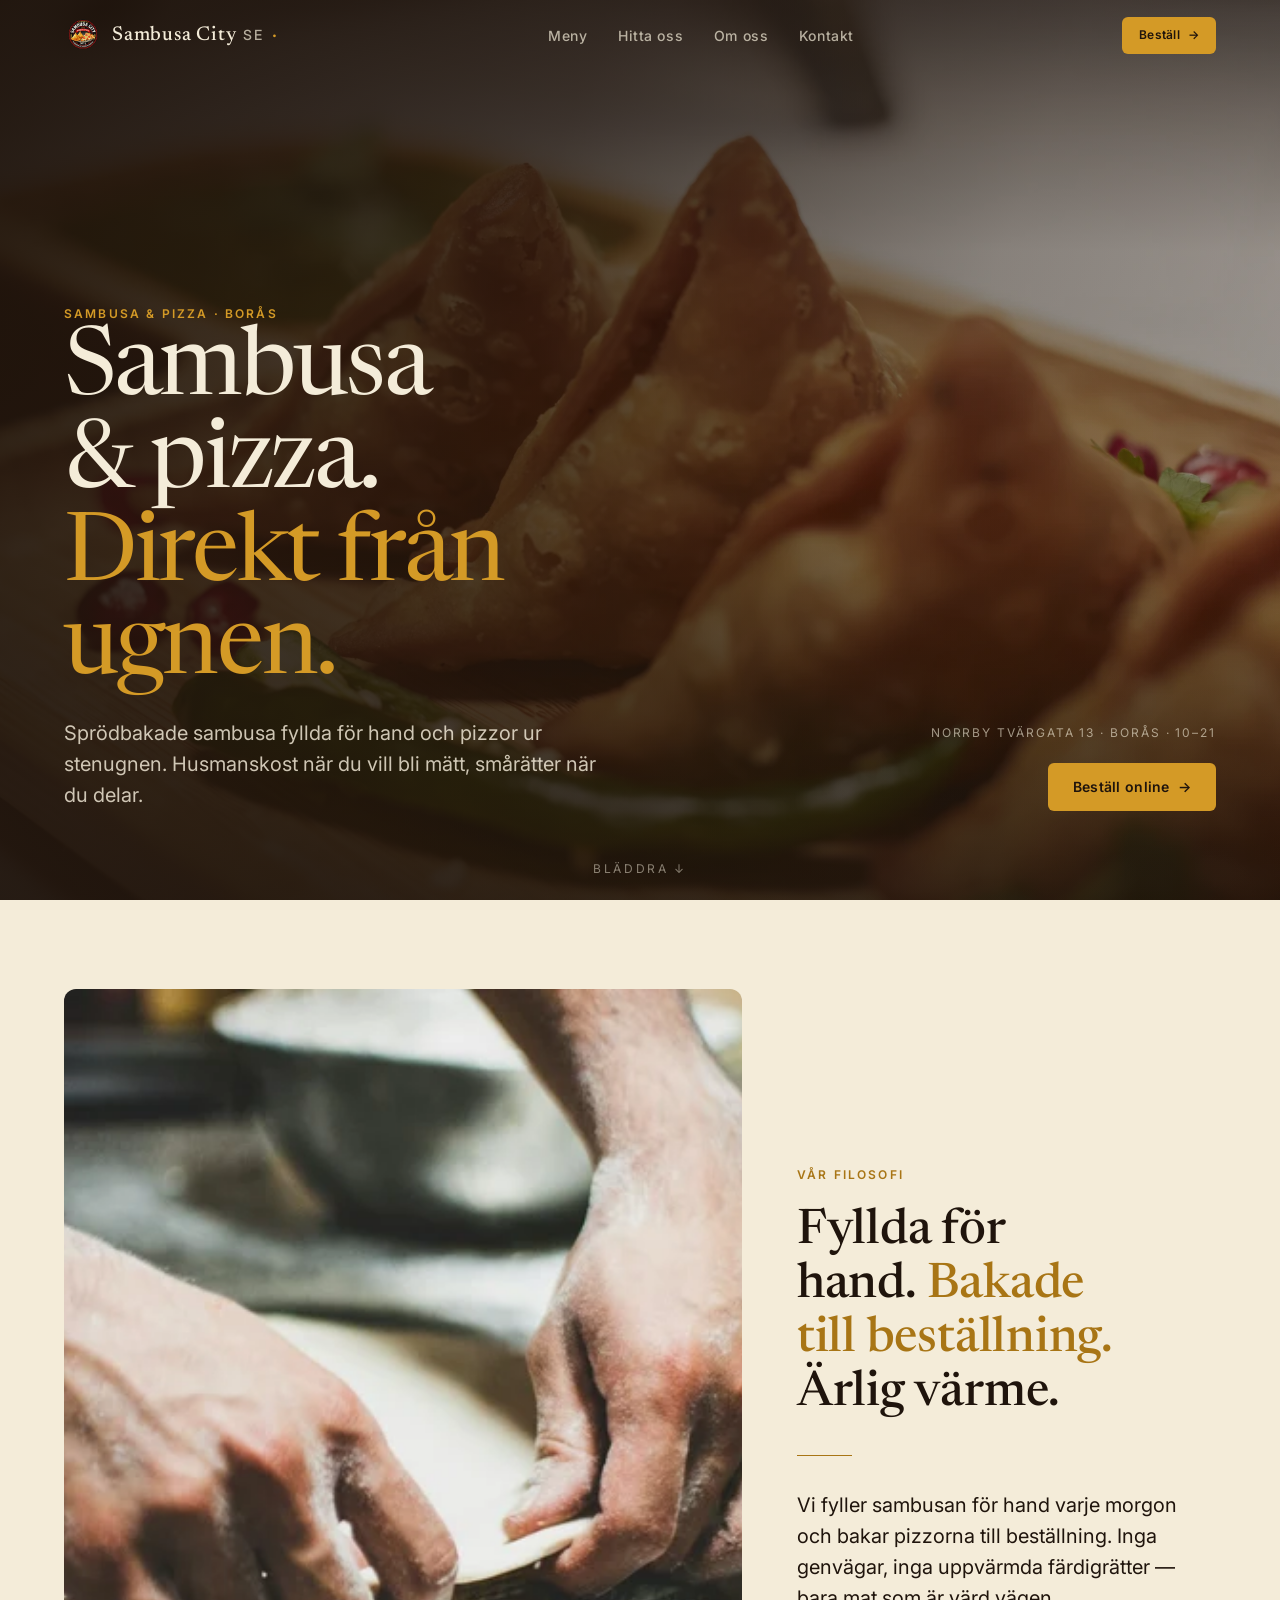
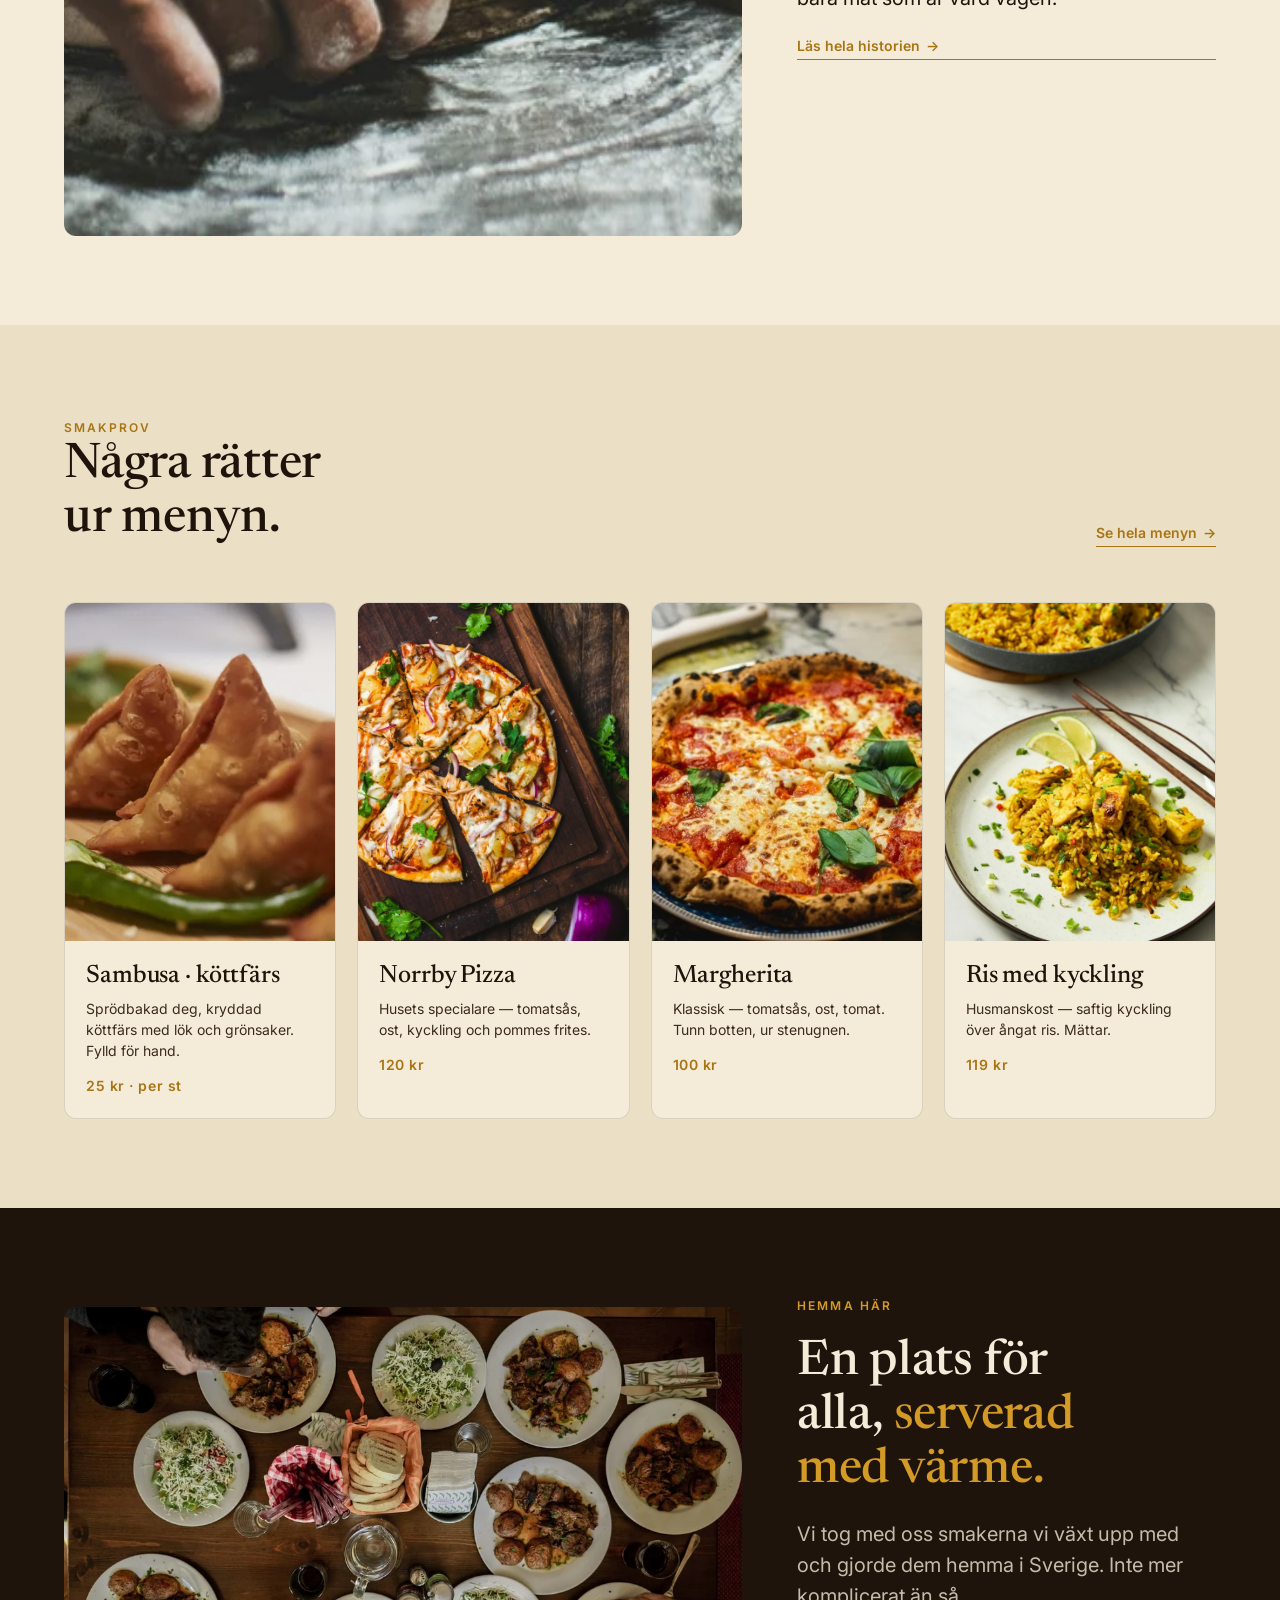
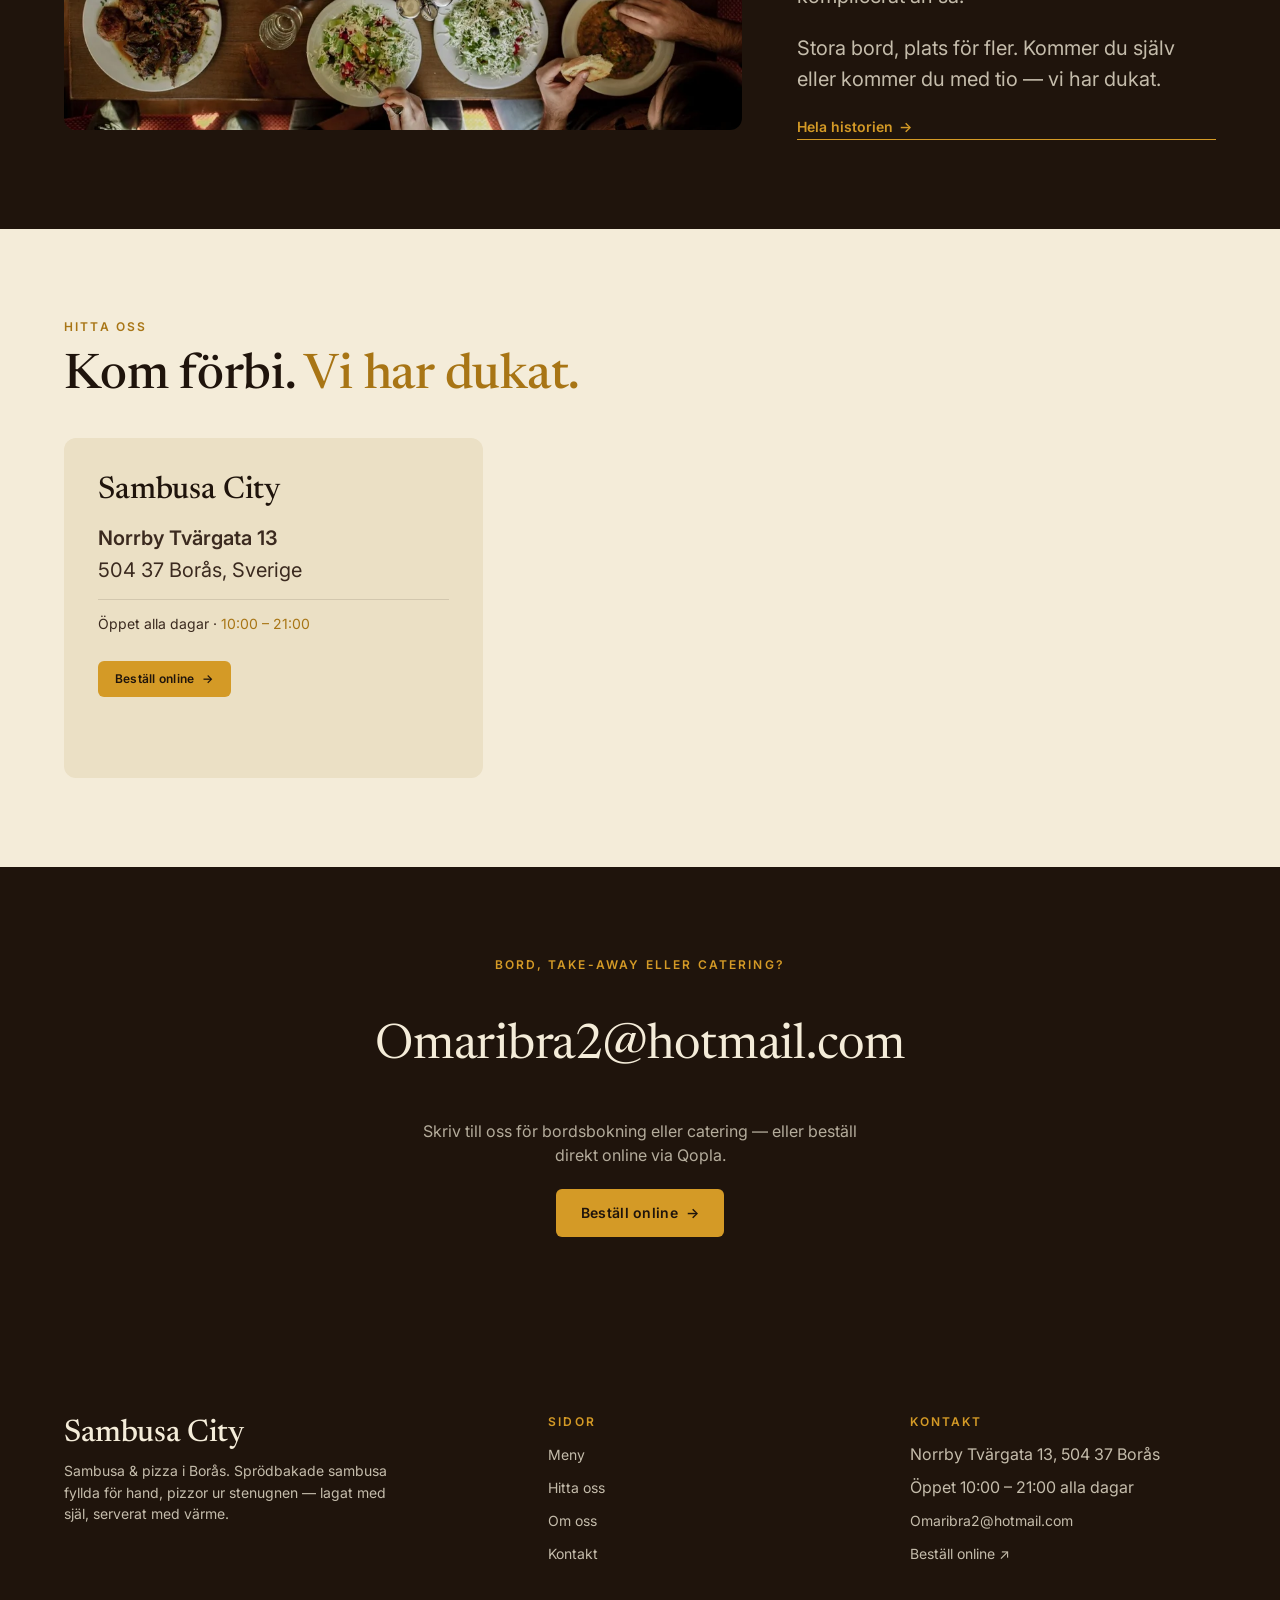
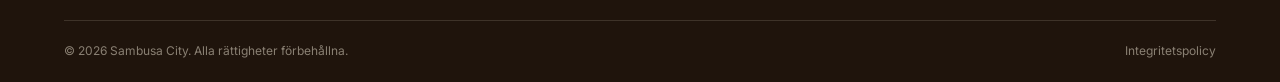
==== index.html @ a356f34d "Initial commit — Sambusa City website Static site for Sambusa City restaurant in Borås. Sambusa, piz" ====
<!DOCTYPE html>
<html lang="sv">
<head>
<meta charset="UTF-8">
<meta name="viewport" content="width=device-width, initial-scale=1">

<title>Sambusa City — Sambusa &amp; Pizza i Borås</title>
<meta name="description" content="Sambusa fyllda för hand, pizza ur ugnen, ris med kyckling. Sambusa City på Norrby Tvärgata 13, Borås. Beställ online via Qopla eller kom förbi.">

<link rel="canonical" href="https://sambusacity.se/">
<meta name="theme-color" content="#1F140C">

<!-- Open Graph -->
<meta property="og:title" content="Sambusa City — Sambusa &amp; Pizza i Borås">
<meta property="og:description" content="Sambusa, pizza och husets klassiker — Norrby Tvärgata 13, Borås.">
<meta property="og:type" content="restaurant.restaurant">
<meta property="og:url" content="https://sambusacity.se/">
<meta property="og:image" content="https://sambusacity.se/assets/og-image.jpg">
<meta property="og:image:width" content="1200">
<meta property="og:image:height" content="630">
<meta property="og:locale" content="sv_SE">
<meta property="og:site_name" content="Sambusa City">

<meta name="twitter:card" content="summary_large_image">
<meta name="twitter:title" content="Sambusa City — Sambusa &amp; Pizza i Borås">
<meta name="twitter:description" content="Sambusa, pizza och husets klassiker — Norrby Tvärgata 13, Borås.">
<meta name="twitter:image" content="https://sambusacity.se/assets/og-image.jpg">

<link rel="icon" type="image/svg+xml" href="assets/icons/favicon.svg">

<!-- Fonts -->
<link rel="preconnect" href="https://fonts.googleapis.com">
<link rel="preconnect" href="https://fonts.gstatic.com" crossorigin>
<link rel="stylesheet" href="https://fonts.googleapis.com/css2?family=Newsreader:opsz,wght@6..72,400;6..72,500;6..72,600&family=Inter:wght@400;500;600;700&display=swap">

<!-- Stylesheets -->
<link rel="stylesheet" href="styles/tokens.css?v=1779792948">
<link rel="stylesheet" href="styles/base.css?v=1779792948">
<link rel="stylesheet" href="styles/components.css?v=1779792948">
<link rel="stylesheet" href="styles/pages.css?v=1779792948">

<script type="application/ld+json">
{
  "@context": "https://schema.org",
  "@type": "Restaurant",
  "name": "Sambusa City",
  "alternateName": "Sambusa & Pizza",
  "image": "https://sambusacity.se/assets/og-image.jpg",
  "url": "https://sambusacity.se/",
  "email": "Omaribra2@hotmail.com",
  "priceRange": "$",
  "servesCuisine": ["Pizza", "Sambusa", "Husmanskost"],
  "address": {
    "@type": "PostalAddress",
    "streetAddress": "Norrby Tvärgata 13",
    "addressLocality": "Borås",
    "postalCode": "50437",
    "addressCountry": "SE"
  },
  "openingHoursSpecification": [
    { "@type": "OpeningHoursSpecification", "dayOfWeek": ["Monday","Tuesday","Wednesday","Thursday","Friday","Saturday","Sunday"], "opens": "10:00", "closes": "21:00" }
  ],
  "potentialAction": {
    "@type": "OrderAction",
    "target": "https://qopla.com/restaurant/sambusa-city/qk0JBJxr9X/order"
  }
}
</script>
</head>

<body class="has-dark-hero">

<a class="skip-link" href="#main">Hoppa till innehåll</a>

<!-- ═════════════════════════════════════════════════════════
     NAV  (shared across pages — see nav fragment in DESIGN.md)
     ═════════════════════════════════════════════════════════ -->
<nav class="nav" id="nav" aria-label="Huvudnavigation">
  <div class="nav__inner">
    <a class="nav__wordmark" href="index.html" aria-label="Sambusa City — startsida">
      <img src="assets/sambusa-mark.webp" alt="" class="nav__logo" width="40" height="40">
      <span class="nav__wordmark-text">Sambusa City <span>SE</span></span>
    </a>
    <ul class="nav__links">
      <li><a href="meny.html">Meny</a></li>
      <li><a href="index.html#hitta-oss">Hitta oss</a></li>
      <li><a href="om-oss.html">Om oss</a></li>
      <li><a href="kontakta-oss.html">Kontakt</a></li>
    </ul>
    <a class="btn btn--primary btn--sm nav__cta" href="https://qopla.com/restaurant/sambusa-city/qk0JBJxr9X/order" target="_blank" rel="noopener">
      Beställ
      <span class="arrow" aria-hidden="true">→</span>
    </a>
    <button class="nav__burger" id="navBurger" aria-label="Öppna meny" aria-expanded="false" aria-controls="mobMenu">
      <span></span><span></span><span></span>
    </button>
  </div>
</nav>

<aside class="mob-menu" id="mobMenu" aria-label="Mobilmeny">
  <div class="mob-menu__top">
    <a class="nav__wordmark" href="index.html" style="color:var(--cream)" aria-label="Sambusa City — startsida"><img src="assets/sambusa-mark.webp" alt="" class="nav__logo" width="40" height="40"><span class="nav__wordmark-text">Sambusa City <span>SE</span></span></a>
    <button class="mob-menu__close" data-mob-close aria-label="Stäng meny">×</button>
  </div>
  <nav class="mob-menu__nav">
    <a href="meny.html">Meny</a>
    <a href="index.html#hitta-oss">Hitta oss</a>
    <a href="om-oss.html">Om oss</a>
    <a href="kontakta-oss.html">Kontakt</a>
  </nav>
  <a class="btn btn--primary mob-menu__cta" href="https://qopla.com/restaurant/sambusa-city/qk0JBJxr9X/order" target="_blank" rel="noopener">
    Beställ online
    <span class="arrow" aria-hidden="true">→</span>
  </a>
</aside>

<main id="main">

  <!-- ═════════════════════════════════════════════════════════
       1 · HERO — dark · single focal point · sambusa close-up
       Rule of thirds: hero photo carries the right two-thirds;
       headline + CTA occupy the left-third on desktop.
       ═════════════════════════════════════════════════════════ -->
  <section class="hero">
    <div class="hero__media">
      <picture>
        <source type="image/webp" srcset="
          assets/photos/hero-sambusa-dark-sm.webp  640w,
          assets/photos/hero-sambusa-dark-md.webp 1024w,
          assets/photos/hero-sambusa-dark-lg.webp 1600w" sizes="100vw">
        <img src="assets/photos/hero-sambusa-dark.jpg"
             alt="Sambusa på fat med grön chili och granatäpple (bildplatshållare)"
             loading="eager" fetchpriority="high">
      </picture>
    </div>

    <div class="hero__inner">
      <div class="reveal">
        <span class="eyebrow">Sambusa &amp; Pizza · Borås</span>
        <h1 class="hero__title">
          Sambusa &amp; pizza.
          <em>Direkt från ugnen.</em>
        </h1>
        <p class="hero__sub">Sprödbakade sambusa fyllda för hand och pizzor ur stenugnen. Husmanskost när du vill bli mätt, smårätter när du delar.</p>
      </div>
      <div class="hero__right reveal reveal--delay-2">
        <span class="hero__meta">Norrby Tvärgata 13 · Borås · 10–21</span>
        <div class="cta-group">
          <a class="btn btn--primary" href="https://qopla.com/restaurant/sambusa-city/qk0JBJxr9X/order" target="_blank" rel="noopener">
            Beställ online
            <span class="arrow" aria-hidden="true">→</span>
          </a>
        </div>
      </div>
    </div>

    <span class="hero__scroll">Bläddra ↓</span>
  </section>


  <!-- ═════════════════════════════════════════════════════════
       2 · BRAND INTRO — cream · split (1 image : 1.618 copy)
       Single focal point: the value-line.  Photo supports.
       ═════════════════════════════════════════════════════════ -->
  <section class="section surface--cream">
    <div class="wrap">
      <div class="intro__grid">
        <div class="intro__photo reveal">
          <picture>
            <source type="image/webp" srcset="
              assets/photos/dough-hands-sm.webp  640w,
              assets/photos/dough-hands-md.webp 1024w,
              assets/photos/dough-hands-lg.webp 1600w" sizes="(min-width: 768px) 38vw, 90vw">
            <img src="assets/photos/dough-hands.jpg"
                 alt="Händer kavlar deg på mjölbeströdd bänk"
                 loading="lazy" width="1600" height="1067">
          </picture>
        </div>
        <div class="intro__copy reveal reveal--delay-1">
          <span class="eyebrow">Vår filosofi</span>
          <h2>Fyllda för hand.<em> Bakade till beställning. </em>Ärlig värme.</h2>
          <div class="intro__rule" aria-hidden="true"></div>
          <p>Vi fyller sambusan för hand varje morgon och bakar pizzorna till beställning. Inga genvägar, inga uppvärmda färdigrätter — bara mat som är värd vägen.</p>
          <a class="text-link" href="om-oss.html">Läs hela historien <span aria-hidden="true">→</span></a>
        </div>
      </div>
    </div>
  </section>


  <!-- ═════════════════════════════════════════════════════════
       3 · MENU PREVIEW — cream-2 striped surface · 4 cards
       Repetition with variation: same card, different content.
       ═════════════════════════════════════════════════════════ -->
  <section class="section surface--cream-2">
    <div class="wrap">
      <div class="menu-preview__head">
        <div>
          <span class="eyebrow">Smakprov</span>
          <h2 class="reveal">Några rätter ur menyn.</h2>
        </div>
        <a class="text-link reveal" href="meny.html">Se hela menyn <span aria-hidden="true">→</span></a>
      </div>

      <div class="menu-preview__grid">
        <article class="card reveal">
          <div class="card__media">
            <picture>
              <source type="image/webp" srcset="
                assets/photos/sambusa-stack-sm.webp  640w,
                assets/photos/sambusa-stack-md.webp 1024w" sizes="(min-width: 1024px) 22vw, 45vw">
              <img src="assets/photos/sambusa-stack.jpg" alt="Sambusa fylld för hand" loading="lazy">
            </picture>
          </div>
          <div class="card__body">
            <h3 class="card__title">Sambusa · köttfärs</h3>
            <p class="card__desc">Sprödbakad deg, kryddad köttfärs med lök och grönsaker. Fylld för hand.</p>
            <span class="card__price">25 kr · <em>per st</em></span>
          </div>
        </article>

        <article class="card reveal reveal--delay-1">
          <div class="card__media">
            <picture>
              <source type="image/webp" srcset="
                assets/photos/norrby-pizza-sm.webp  640w,
                assets/photos/norrby-pizza-md.webp 1024w" sizes="(min-width: 1024px) 22vw, 45vw">
              <img src="assets/photos/norrby-pizza.jpg" alt="Norrby Pizza — kyckling och pommes" loading="lazy">
            </picture>
          </div>
          <div class="card__body">
            <h3 class="card__title">Norrby Pizza</h3>
            <p class="card__desc">Husets specialare — tomatsås, ost, kyckling och pommes frites.</p>
            <span class="card__price">120 kr</span>
          </div>
        </article>

        <article class="card reveal reveal--delay-2">
          <div class="card__media">
            <picture>
              <source type="image/webp" srcset="
                assets/photos/margherita-sm.webp  640w,
                assets/photos/margherita-md.webp 1024w" sizes="(min-width: 1024px) 22vw, 45vw">
              <img src="assets/photos/margherita.jpg" alt="Pizza Margherita" loading="lazy">
            </picture>
          </div>
          <div class="card__body">
            <h3 class="card__title">Margherita</h3>
            <p class="card__desc">Klassisk — tomatsås, ost, tomat. Tunn botten, ur stenugnen.</p>
            <span class="card__price">100 kr</span>
          </div>
        </article>

        <article class="card reveal reveal--delay-3">
          <div class="card__media">
            <picture>
              <source type="image/webp" srcset="
                assets/photos/ris-kyckling-sm.webp  640w,
                assets/photos/ris-kyckling-md.webp 1024w" sizes="(min-width: 1024px) 22vw, 45vw">
              <img src="assets/photos/ris-kyckling.jpg" alt="Ris med kyckling" loading="lazy">
            </picture>
          </div>
          <div class="card__body">
            <h3 class="card__title">Ris med kyckling</h3>
            <p class="card__desc">Husmanskost — saftig kyckling över ångat ris. Mättar.</p>
            <span class="card__price">119 kr</span>
          </div>
        </article>
      </div>
    </div>
  </section>


  <!-- ═════════════════════════════════════════════════════════
       4 · STORY SNIPPET — coffee · split · breathing
       Density break: dark, generous whitespace, two paragraphs.
       ═════════════════════════════════════════════════════════ -->
  <section class="section surface--coffee">
    <div class="wrap">
      <div class="story__grid">
        <div class="story__photo reveal">
          <picture>
            <source type="image/webp" srcset="
              assets/photos/shared-table-sm.webp  640w,
              assets/photos/shared-table-md.webp 1024w,
              assets/photos/shared-table-lg.webp 1600w" sizes="(min-width: 768px) 60vw, 100vw">
            <img src="assets/photos/shared-table.jpg" alt="Fågelperspektiv: gemensamt bord fyllt av rätter och händer som delar maten" loading="lazy">
          </picture>
        </div>
        <div class="story__copy reveal reveal--delay-1">
          <span class="eyebrow">Hemma här</span>
          <h2>En plats för alla,<em> serverad med värme.</em></h2>
          <p>Vi tog med oss smakerna vi växt upp med och gjorde dem hemma i Sverige. Inte mer komplicerat än så.</p>
          <p>Stora bord, plats för fler. Kommer du själv eller kommer du med tio — vi har dukat.</p>
          <a class="text-link" href="om-oss.html">Hela historien <span aria-hidden="true">→</span></a>
        </div>
      </div>
    </div>
  </section>


  <!-- ═════════════════════════════════════════════════════════
       5 · LOCATION TEASER — cream · address card + map preview
       Static map placeholder; replaced with iframe when address
       is confirmed.
       ═════════════════════════════════════════════════════════ -->
  <section class="section surface--cream" id="hitta-oss">
    <div class="wrap">
      <div class="section-head">
        <span class="eyebrow">Hitta oss</span>
        <h2 class="reveal">Kom förbi.<em> Vi har dukat.</em></h2>
      </div>

      <div class="locate__grid">
        <div class="locate__card reveal">
          <h3>Sambusa City</h3>
          <address>
            <a href="https://www.google.com/maps/search/?api=1&amp;query=Sambusa+City+Norrby+Tv%C3%A4rgata+13+Bor%C3%A5s" target="_blank" rel="noopener">
              <strong>Norrby Tvärgata 13</strong><br>
              504 37 Borås, Sverige
            </a>
          </address>
          <p class="hours">
            Öppet alla dagar · <em>10:00 – 21:00</em>
          </p>
          <div class="actions">
            <a class="btn btn--primary btn--sm" href="https://qopla.com/restaurant/sambusa-city/qk0JBJxr9X/order" target="_blank" rel="noopener">
              Beställ online
              <span class="arrow" aria-hidden="true">→</span>
            </a>
          </div>
        </div>

        <div class="locate__map reveal reveal--delay-1" aria-label="Karta — Sambusa City, Borås">
          <iframe
            src="https://www.google.com/maps?q=Norrby+Tv%C3%A4rgata+13,+504+37+Bor%C3%A5s&z=15&output=embed"
            title="Karta — Sambusa City, Norrby Tvärgata 13, Borås"
            loading="lazy"
            referrerpolicy="no-referrer-when-downgrade"></iframe>
        </div>
      </div>
    </div>
  </section>


  <!-- ═════════════════════════════════════════════════════════
       6 · FINAL CTA — coffee · centred · phone (big) + Qopla link
       ═════════════════════════════════════════════════════════ -->
  <section class="section surface--coffee final">
    <div class="wrap">
      <div class="final__inner reveal">
        <span class="eyebrow">Bord, take-away eller catering?</span>
        <p class="final__phone">
          <a href="mailto:Omaribra2@hotmail.com">Omaribra2@hotmail.com</a>
        </p>
        <p style="color:rgba(244,236,217,0.7);max-width:48ch;">
          Skriv till oss för bordsbokning eller catering — eller beställ direkt online via Qopla.
        </p>
        <a class="btn btn--primary" href="https://qopla.com/restaurant/sambusa-city/qk0JBJxr9X/order" target="_blank" rel="noopener">
          Beställ online
          <span class="arrow" aria-hidden="true">→</span>
        </a>
      </div>
    </div>
  </section>

</main>


<!-- ═════════════════════════════════════════════════════════
     FOOTER  (shared)
     ═════════════════════════════════════════════════════════ -->
<footer class="footer">
  <div class="wrap">
    <div class="footer__grid">
      <div class="footer__brand">
        <h3>Sambusa City</h3>
        <p>Sambusa &amp; pizza i Borås. Sprödbakade sambusa fyllda för hand, pizzor ur stenugnen — lagat med själ, serverat med värme.</p>
      </div>
      <div class="footer__col">
        <h4>Sidor</h4>
        <ul>
          <li><a href="meny.html">Meny</a></li>
          <li><a href="index.html#hitta-oss">Hitta oss</a></li>
          <li><a href="om-oss.html">Om oss</a></li>
          <li><a href="kontakta-oss.html">Kontakt</a></li>
        </ul>
      </div>
      <div class="footer__col">
        <h4>Kontakt</h4>
        <ul>
          <li>Norrby Tvärgata 13, 504 37 Borås</li>
          <li>Öppet 10:00 – 21:00 alla dagar</li>
          <li><a href="mailto:Omaribra2@hotmail.com">Omaribra2@hotmail.com</a></li>
          <li><a href="https://qopla.com/restaurant/sambusa-city/qk0JBJxr9X/order" target="_blank" rel="noopener">Beställ online ↗</a></li>
        </ul>
      </div>
    </div>
    <div class="footer__bottom">
      <span>© <span id="year"></span> Sambusa City. Alla rättigheter förbehållna.</span>
      <a href="integritetspolicy.html">Integritetspolicy</a>
    </div>
  </div>
</footer>

<script src="scripts/main.js?v=1779792948" defer></script>
</body>
</html>
---- styles/tokens.css ----
/* ─────────────────────────────────────────────────────────────
   Sambusa City — design tokens
   Authoritative: DESIGN.md.  This file mirrors those values as
   CSS custom properties.
   ───────────────────────────────────────────────────────────── */

:root {
  /* ── Palette · analogous warm-earth · 60-30-10 ───────────── */
  --cream:        #F4ECD9;   /* 60% dominant */
  --cream-2:      #EBE0C5;   /* striping + cards */
  --coffee:       #1F140C;   /* 30% secondary */
  --coffee-soft:  #3B2A1F;   /* secondary text on cream */
  --saffron:      #D49A26;   /* 10% accent on dark */
  --saffron-deep: #A87515;   /* accent on cream (WCAG-safe) */
  --clay:         #9B4A2B;   /* tertiary / hover deepen */

  --line:         rgba(31, 20, 12, 0.12);
  --line-strong:  rgba(31, 20, 12, 0.22);
  --line-dark:    rgba(244, 236, 217, 0.14);

  /* ── Typography ─────────────────────────────────────────── */
  --font-display: 'Newsreader', Georgia, 'Times New Roman', serif;
  --font-body:    'Inter', system-ui, -apple-system, 'Segoe UI', sans-serif;

  /* 1.25 modular scale from 16px base */
  --fs-xs:   12px;
  --fs-sm:   14px;
  --fs-base: 16px;
  --fs-md:   20px;
  --fs-lg:   25px;
  --fs-xl:   31px;
  --fs-2xl:  39px;
  --fs-3xl:  49px;
  --fs-4xl:  61px;
  --fs-5xl:  76px;
  --fs-6xl:  95px;

  --lh-body:    1.55;
  --lh-display: 1.05;
  --lh-heading: 1.1;
  --lh-h3:      1.2;

  /* ── Fibonacci spacing (8px baseline) ───────────────────── */
  --space-1:  8px;
  --space-2:  13px;
  --space-3:  21px;
  --space-4:  34px;
  --space-5:  55px;
  --space-6:  89px;
  --space-7:  144px;

  /* ── Layout ─────────────────────────────────────────────── */
  --max:    1280px;
  --gutter: clamp(20px, 5vw, 80px);
  --nav-h:  72px;

  /* ── Motion ─────────────────────────────────────────────── */
  --dur-micro:    150ms;
  --dur-standard: 300ms;
  --dur-large:    450ms;
  --ease-out:     cubic-bezier(0.16, 1, 0.3, 1);
  --ease-in:      cubic-bezier(0.4, 0, 1, 1);

  --radius-sm: 6px;
  --radius-md: 12px;
}

@media (max-width: 720px) {
  :root {
    --nav-h: 64px;
  }
}
---- styles/base.css ----
/* ─────────────────────────────────────────────────────────────
   Sambusa City — base reset + typography
   ───────────────────────────────────────────────────────────── */

*, *::before, *::after { box-sizing: border-box; }

* { margin: 0; }

html {
  -webkit-text-size-adjust: 100%;
  scroll-behavior: smooth;
}

body {
  background: var(--cream);
  color: var(--coffee);
  font-family: var(--font-body);
  font-size: var(--fs-base);
  font-weight: 400;
  line-height: var(--lh-body);
  font-feature-settings: 'kern' 1, 'liga' 1;
  -webkit-font-smoothing: antialiased;
  -moz-osx-font-smoothing: grayscale;
  min-height: 100vh;
  overflow-x: clip;
}

img, picture, video, canvas, svg { display: block; max-width: 100%; }

/* Picture wrappers must fill their aspect-ratio containers so the inner
   <img> can object-fit:cover into the full area. Without this, picture
   defaults to content-sized height and leaves dead space inside the
   media box. */
.card__media > picture,
.hero__media > picture,
.intro__photo > picture,
.story__photo > picture,
.split__media > picture,
.about__photo > picture,
[class$="__media"] > picture,
[class$="__photo"] > picture {
  width: 100%;
  height: 100%;
}

button, input, textarea, select {
  font: inherit;
  color: inherit;
}

a {
  color: inherit;
  text-decoration: none;
  transition: color var(--dur-micro) var(--ease-out);
}

/* ─ Typography ─────────────────────────────────────────────── */

h1, h2, h3, h4, h5 {
  font-family: var(--font-display);
  font-weight: 500;
  line-height: var(--lh-heading);
  letter-spacing: -0.005em;
  text-wrap: balance;
}

h1 {
  font-size: clamp(var(--fs-4xl), 7vw, var(--fs-6xl));
  line-height: var(--lh-display);
  font-variation-settings: 'opsz' 72;
  letter-spacing: -0.015em;
}

h2 {
  font-size: clamp(var(--fs-2xl), 4.5vw, var(--fs-3xl));
  font-variation-settings: 'opsz' 48;
}

h3 {
  font-size: var(--fs-xl);
  line-height: var(--lh-h3);
  font-variation-settings: 'opsz' 32;
}

h4 { font-size: var(--fs-lg); line-height: var(--lh-h3); }
h5 { font-size: var(--fs-md); line-height: 1.3; }

p { max-width: 60ch; }
.lead { font-size: var(--fs-md); max-width: 56ch; }

em { font-style: normal; color: var(--saffron-deep); }

strong { font-weight: 600; }

/* ─ Eyebrows + uppercase labels ──────────────────────────── */

.eyebrow {
  display: inline-block;
  font-family: var(--font-body);
  font-size: var(--fs-xs);
  font-weight: 600;
  letter-spacing: 0.18em;
  text-transform: uppercase;
  color: var(--saffron-deep);
}

/* On dark surfaces the eyebrow flips to bright saffron. */
.surface--coffee .eyebrow { color: var(--saffron); }

/* ─ Container ────────────────────────────────────────────── */

.wrap {
  width: 100%;
  max-width: var(--max);
  margin-inline: auto;
  padding-inline: var(--gutter);
}

/* ─ Section rhythm ───────────────────────────────────────── */

.section {
  padding-block: var(--space-6);
}
@media (max-width: 720px) {
  .section { padding-block: var(--space-5); }
}

.surface--cream   { background: var(--cream); color: var(--coffee); }
.surface--cream-2 { background: var(--cream-2); color: var(--coffee); }
.surface--coffee  { background: var(--coffee); color: var(--cream); }
.surface--coffee  em { color: var(--saffron); }
.surface--coffee  h1, .surface--coffee  h2, .surface--coffee  h3 { color: var(--cream); }

/* ─ Reveal on scroll (motion controller in main.js) ───────── */

.reveal {
  opacity: 0;
  transform: translateY(12px);
  transition: opacity var(--dur-large) var(--ease-out),
              transform var(--dur-large) var(--ease-out);
}
.reveal.is-in {
  opacity: 1;
  transform: translateY(0);
}
.reveal--delay-1 { transition-delay: 80ms; }
.reveal--delay-2 { transition-delay: 160ms; }
.reveal--delay-3 { transition-delay: 240ms; }

@media (prefers-reduced-motion: reduce) {
  *, *::before, *::after {
    animation-duration: 0.01ms !important;
    transition-duration: 0.01ms !important;
  }
  .reveal { opacity: 1; transform: none; }
  html { scroll-behavior: auto; }
}

/* ─ Focus visibility ──────────────────────────────────────── */

:focus-visible {
  outline: 2px solid var(--saffron);
  outline-offset: 3px;
  border-radius: 2px;
}

/* ─ Selection ─────────────────────────────────────────────── */

::selection {
  background: var(--saffron);
  color: var(--coffee);
}
---- styles/components.css ----
/* ─────────────────────────────────────────────────────────────
   Sambusa City — components
   Nav · buttons · cards · forms · badges
   ───────────────────────────────────────────────────────────── */

/* ── Nav ─────────────────────────────────────────────────── */

.nav {
  position: fixed;
  inset: 0 0 auto 0;
  height: var(--nav-h);
  z-index: 50;
  display: flex;
  align-items: center;
  background: transparent;
  transition: background var(--dur-standard) var(--ease-out),
              border-color var(--dur-standard) var(--ease-out);
  border-bottom: 1px solid transparent;
}
.nav.is-scrolled,
body:not(.has-dark-hero) .nav {
  background: rgba(244, 236, 217, 0.92);
  backdrop-filter: blur(12px);
  -webkit-backdrop-filter: blur(12px);
  border-bottom-color: var(--line);
}
body.has-dark-hero .nav:not(.is-scrolled) {
  background: transparent;
  border-bottom-color: transparent;
}

.nav__inner {
  width: 100%;
  max-width: var(--max);
  margin-inline: auto;
  padding-inline: var(--gutter);
  display: grid;
  grid-template-columns: auto 1fr auto;
  align-items: center;
  gap: var(--space-3);
}
/* Tablet zone (481-1023px): nav__links is hidden but both CTA and burger
   are visible — needs 4 explicit grid columns (wordmark · spacer · CTA · burger). */
@media (min-width: 481px) and (max-width: 1023px) {
  .nav__inner { grid-template-columns: auto 1fr auto auto; }
}
/* On phones, drop the desktop CTA and use a clean 2-col grid so the burger
   sits at the right edge with proper gutter symmetry. Without this, auto-placement
   parks the burger inside the 1fr track and leaves a ~40px dead zone on the right.
   Specificity bump (.nav .nav__cta) is required to beat .btn { display: inline-flex }
   which is declared later in this file. */
@media (max-width: 480px) {
  .nav__inner { grid-template-columns: auto 1fr; }
  .nav .nav__cta { display: none; }
  .nav__burger { margin-right: -10px; } /* visually balance the 10px button padding with the 20px gutter */
}

.nav__wordmark {
  font-family: var(--font-display);
  font-weight: 500;
  font-variation-settings: 'opsz' 22;
  font-size: var(--fs-md);
  letter-spacing: 0.04em;
  color: var(--coffee);
  display: inline-flex;
  align-items: baseline;        /* default — text-only wordmark (mob menu) */
  gap: 6px;
  white-space: nowrap;
}
/* When the wordmark contains a logo image, switch to centred alignment
   with a wider gap so the round badge reads as paired with the text. */
.nav__wordmark:has(.nav__logo) {
  align-items: center;
  gap: 10px;
}
.nav__logo {
  width: 38px;
  height: 38px;
  border-radius: 50%;
  object-fit: cover;
  flex-shrink: 0;
  display: block;
}
.nav__wordmark-text {
  display: inline-flex;
  align-items: baseline;
  gap: 6px;
}
/* "SE" / locale tag — small + tracked. Targets both the new nested
   structure (.nav__wordmark-text > span) and the legacy direct-child
   layout still used by the mobile menu's top wordmark. */
.nav__wordmark-text > span,
.nav__wordmark > span:not(.nav__wordmark-text) {
  font-size: var(--fs-sm);
  letter-spacing: 0.16em;
  text-transform: uppercase;
  font-family: var(--font-body);
  font-weight: 500;
  color: var(--coffee-soft);
}
/* Trailing "·" after the wordmark — single rule covers both layouts. */
.nav__wordmark::after,
.nav__wordmark-text::after {
  content: '·';
  color: var(--saffron-deep);
  margin-inline: 2px;
}
/* Skip the outer ::after when we have a wordmark-text wrapper, otherwise
   we'd get TWO dots. */
.nav__wordmark:has(.nav__wordmark-text)::after { content: none; }

/* On phones, drop the "· SE" suffix so the wordmark stays single-line. */
@media (max-width: 480px) {
  .nav__wordmark { font-size: var(--fs-sm); letter-spacing: 0.08em; }
  .nav__wordmark:has(.nav__logo) { gap: 8px; }
  .nav__logo { width: 32px; height: 32px; }
  .nav__wordmark::after,
  .nav__wordmark-text::after,
  .nav__wordmark-text > span,
  .nav__wordmark > span:not(.nav__wordmark-text) { display: none; }
  .nav__cta { padding: 8px 14px; font-size: var(--fs-xs); }
}
body.has-dark-hero .nav:not(.is-scrolled) .nav__wordmark { color: var(--cream); }
body.has-dark-hero .nav:not(.is-scrolled) .nav__wordmark-text > span,
body.has-dark-hero .nav:not(.is-scrolled) .nav__wordmark > span:not(.nav__wordmark-text) { color: rgba(244, 236, 217, 0.7); }
body.has-dark-hero .nav:not(.is-scrolled) .nav__wordmark::after,
body.has-dark-hero .nav:not(.is-scrolled) .nav__wordmark-text::after { color: var(--saffron); }

.nav__links {
  display: none;
  justify-content: center;
  align-items: center;
  gap: clamp(20px, 2.4vw, 36px);
  list-style: none;
  padding: 0;
}
@media (min-width: 1024px) {
  .nav__links { display: inline-flex; }
}

.nav__links a {
  font-size: var(--fs-sm);
  font-weight: 500;
  letter-spacing: 0.04em;
  color: var(--coffee-soft);
  position: relative;
  padding-block: 6px;
}
.nav__links a:hover,
.nav__links a[aria-current="page"] { color: var(--coffee); }
.nav__links a[aria-current="page"]::after {
  content: '';
  position: absolute;
  inset: auto 0 0 0;
  height: 1px;
  background: var(--saffron-deep);
}
body.has-dark-hero .nav:not(.is-scrolled) .nav__links a {
  color: rgba(244, 236, 217, 0.7);
}
body.has-dark-hero .nav:not(.is-scrolled) .nav__links a:hover,
body.has-dark-hero .nav:not(.is-scrolled) .nav__links a[aria-current="page"] {
  color: var(--cream);
}
body.has-dark-hero .nav:not(.is-scrolled) .nav__links a[aria-current="page"]::after {
  background: var(--saffron);
}

.nav__cta { justify-self: end; }
.nav__burger {
  justify-self: end;
  display: inline-flex;
  flex-direction: column;
  gap: 5px;
  background: none;
  border: 0;
  padding: 10px;
  cursor: pointer;
}
@media (min-width: 1024px) { .nav__burger { display: none; } }
.nav__burger {
  position: relative;
  width: 46px;
  height: 46px;
  justify-content: center;
  z-index: 70; /* sit above .mob-menu (z:60) so it can act as the close affordance */
}
.nav__burger span {
  width: 26px;
  height: 2px;
  background: var(--coffee);
  border-radius: 2px;
  position: absolute;
  left: 50%;
  margin-left: -13px;
  transition: transform var(--dur-standard) var(--ease-out),
              opacity var(--dur-standard) var(--ease-out),
              top var(--dur-standard) var(--ease-out);
}
.nav__burger span:nth-child(1) { top: 15px; }
.nav__burger span:nth-child(2) { top: 22px; }
.nav__burger span:nth-child(3) { top: 29px; }

/* Open state: morph into X.
   Top + bottom collapse to centre and rotate ±45°, middle fades out. */
.nav__burger.is-open span:nth-child(1) { top: 22px; transform: rotate(45deg); }
.nav__burger.is-open span:nth-child(2) { opacity: 0; }
.nav__burger.is-open span:nth-child(3) { top: 22px; transform: rotate(-45deg); }

body.has-dark-hero .nav:not(.is-scrolled) .nav__burger span { background: var(--cream); }
/* Once the drawer is open the burger sits over the dark coffee drawer regardless
   of which hero theme the page started with — force cream. */
.nav__burger.is-open span { background: var(--cream) !important; }

/* ── Buttons ─────────────────────────────────────────────── */

.btn {
  display: inline-flex;
  align-items: center;
  gap: var(--space-1);
  font-family: var(--font-body);
  font-size: var(--fs-sm);
  font-weight: 600;
  letter-spacing: 0.02em;
  padding: 12px 24px;
  border-radius: var(--radius-sm);
  border: 1px solid transparent;
  cursor: pointer;
  transition: background var(--dur-micro) var(--ease-out),
              color var(--dur-micro) var(--ease-out),
              border-color var(--dur-micro) var(--ease-out);
  text-decoration: none;
  white-space: nowrap;
}
.btn--primary {
  background: var(--saffron);
  color: var(--coffee);
}
.btn--primary:hover { background: var(--clay); color: var(--cream); }
.btn--ghost {
  background: transparent;
  color: var(--coffee);
  border-color: var(--coffee);
}
.btn--ghost:hover { background: var(--coffee); color: var(--cream); }
.surface--coffee .btn--ghost { color: var(--cream); border-color: var(--cream); }
.surface--coffee .btn--ghost:hover { background: var(--cream); color: var(--coffee); }

.btn--sm { padding: 8px 16px; font-size: var(--fs-xs); }

.btn .arrow {
  display: inline-block;
  transition: transform var(--dur-micro) var(--ease-out);
}
.btn:hover .arrow { transform: translateX(3px); }

/* ── CTA group (button + badge stack) ─────────────────────── */

.cta-group {
  display: inline-flex;
  flex-direction: column;
  align-items: flex-start;
  gap: var(--space-1);
}

.badge {
  display: inline-flex;
  align-items: center;
  gap: 6px;
  font-family: var(--font-body);
  font-size: var(--fs-xs);
  font-weight: 600;
  letter-spacing: 0.14em;
  text-transform: uppercase;
  color: var(--saffron);
  background: rgba(212, 154, 38, 0.14);
  padding: 4px 10px;
  border-radius: 999px;
}
.badge::before {
  content: '';
  width: 6px;
  height: 6px;
  border-radius: 50%;
  background: var(--saffron);
  box-shadow: 0 0 0 2px rgba(212, 154, 38, 0.28);
  animation: pulse 2.4s ease-out infinite;
}
@keyframes pulse {
  0%, 100% { transform: scale(1); opacity: 1; }
  50% { transform: scale(1.18); opacity: 0.6; }
}
.surface--cream .badge { color: var(--saffron-deep); background: rgba(168, 117, 21, 0.14); }
.surface--cream .badge::before { background: var(--saffron-deep); }

/* ── Cards ───────────────────────────────────────────────── */

.card {
  background: var(--cream);
  border: 1px solid var(--line);
  border-radius: var(--radius-md);
  overflow: clip;
  display: flex;
  flex-direction: column;
  transition: transform var(--dur-standard) var(--ease-out),
              border-color var(--dur-standard) var(--ease-out);
}
.card:hover {
  transform: translateY(-3px);
  border-color: var(--line-strong);
}
.card__media {
  aspect-ratio: 4 / 5;
  overflow: hidden;
  background: var(--cream-2);
}
.card__media img {
  width: 100%; height: 100%;
  object-fit: cover;
  transition: transform var(--dur-large) var(--ease-out);
}
.card:hover .card__media img { transform: scale(1.04); }
.card__body {
  padding: var(--space-3);
  display: flex;
  flex-direction: column;
  gap: 6px;
}
.card__title {
  font-family: var(--font-display);
  font-weight: 500;
  font-size: var(--fs-lg);
  font-variation-settings: 'opsz' 28;
  line-height: var(--lh-h3);
}
.card__desc {
  font-size: var(--fs-sm);
  color: var(--coffee-soft);
  line-height: 1.5;
}
.card__price {
  margin-top: var(--space-1);
  font-size: var(--fs-sm);
  font-weight: 600;
  color: var(--saffron-deep);
  letter-spacing: 0.04em;
}

/* ── Text-link ───────────────────────────────────────────── */

.text-link {
  display: inline-flex;
  align-items: center;
  gap: 6px;
  font-family: var(--font-body);
  font-size: var(--fs-sm);
  font-weight: 600;
  color: var(--saffron-deep);
  border-bottom: 1px solid currentColor;
  padding-bottom: 2px;
  transition: color var(--dur-micro) var(--ease-out);
}
.text-link:hover { color: var(--clay); }
.surface--coffee .text-link { color: var(--saffron); }
.surface--coffee .text-link:hover { color: var(--cream); }

/* ── Form (used on contact + catering) ───────────────────── */

.form { display: grid; gap: var(--space-3); }
.form__row { display: grid; gap: var(--space-3); }
@media (min-width: 720px) {
  .form__row--two { grid-template-columns: 1fr 1fr; }
}
.form__group { display: flex; flex-direction: column; gap: 6px; }
.form__group label {
  font-size: var(--fs-sm);
  font-weight: 500;
  color: var(--coffee-soft);
}
.form input, .form textarea, .form select {
  background: var(--cream);
  border: 1px solid var(--line-strong);
  border-radius: var(--radius-sm);
  padding: 12px 14px;
  font-size: var(--fs-sm);
  transition: border-color var(--dur-micro) var(--ease-out);
}
.form input:focus, .form textarea:focus, .form select:focus {
  outline: none;
  border-color: var(--saffron);
}
.form textarea { resize: vertical; min-height: 120px; font-family: inherit; }

/* ── Footer (shared) ─────────────────────────────────────── */

.footer {
  background: var(--coffee);
  color: rgba(244, 236, 217, 0.78);
  padding-block: var(--space-6) var(--space-3);
}
.footer__grid {
  display: grid;
  gap: var(--space-5);
  grid-template-columns: 1fr;
  text-align: center;
}
@media (min-width: 720px) {
  .footer__grid { grid-template-columns: 1.4fr 1fr 1fr; text-align: left; }
}
.footer__brand h3 {
  font-family: var(--font-display);
  font-size: var(--fs-xl);
  color: var(--cream);
  margin-bottom: 8px;
}
.footer__brand p { font-size: var(--fs-sm); max-width: 36ch; margin-inline: auto; }
@media (min-width: 720px) {
  .footer__brand p { margin-inline: 0; }
}
.footer__col h4 {
  font-family: var(--font-body);
  font-size: var(--fs-xs);
  font-weight: 600;
  letter-spacing: 0.18em;
  text-transform: uppercase;
  color: var(--saffron);
  margin-bottom: var(--space-2);
}
.footer__col ul { list-style: none; padding: 0; display: grid; gap: 8px; }
.footer__col li { overflow-wrap: anywhere; word-break: break-word; }
.footer__col a { font-size: var(--fs-sm); overflow-wrap: anywhere; word-break: break-word; }
.footer__col a:hover { color: var(--cream); }
.footer__bottom {
  margin-top: var(--space-5);
  padding-top: var(--space-3);
  border-top: 1px solid var(--line-dark);
  display: flex;
  justify-content: center;
  align-items: center;
  flex-wrap: wrap;
  gap: var(--space-2);
  font-size: var(--fs-xs);
  color: rgba(244, 236, 217, 0.5);
  text-align: center;
}
@media (min-width: 720px) {
  .footer__bottom { justify-content: space-between; text-align: left; }
}

/* ── Mobile-menu drawer ──────────────────────────────────── */

.mob-menu {
  position: fixed;
  inset: 0;
  background: var(--coffee);
  color: var(--cream);
  /* Sits BELOW the nav (z:50) so the burger morph-to-X stays visible above
     the drawer. Previously z:60 (above nav) which buried the X. */
  z-index: 45;
  padding: calc(var(--nav-h) + var(--space-4)) var(--gutter) var(--space-5);
  display: flex;
  flex-direction: column;
  align-items: center;
  text-align: center;
  gap: var(--space-4);
  transform: translateY(-100%);
  transition: transform var(--dur-large) var(--ease-out);
  visibility: hidden;
}
.mob-menu.is-open { transform: translateY(0); visibility: visible; }
.mob-menu__top {
  /* Hidden — the drawer is offset below the nav and the nav itself (with
     logo + burger) stays visible at the top edge while open. Keeping a
     duplicate header inside the drawer just creates a double-wordmark. */
  display: none;
}
.mob-menu__close {
  /* Hidden — the nav burger morphs into an X and acts as the close affordance. */
  display: none;
}
.mob-menu__nav {
  display: flex;
  flex-direction: column;
  align-items: center;
  gap: var(--space-2);
  width: 100%;
}
.mob-menu__nav a {
  font-family: var(--font-display);
  font-size: var(--fs-2xl);
  color: var(--cream);
  padding-block: 10px;
}
.mob-menu__cta {
  margin-top: auto;
  align-self: center;
}
---- styles/pages.css ----
/* ─────────────────────────────────────────────────────────────
   Sambusa City — page-specific layouts
   ───────────────────────────────────────────────────────────── */

/* ───── HERO (index) ─────────────────────────────────────── */

.hero {
  position: relative;
  min-height: 100svh;
  display: grid;
  grid-template-rows: 1fr auto;
  color: var(--cream);
  background: var(--coffee);
  isolation: isolate;
  overflow: hidden;
}
.hero__media {
  position: absolute;
  inset: 0;
  z-index: -1;
}
.hero__media img {
  width: 100%;
  height: 100%;
  object-fit: cover;
  object-position: 60% 35%;
}
.hero__media::after {
  content: '';
  position: absolute;
  inset: 0;
  /* Two stacked gradients:
     1. diagonal — heavy on the left (where copy lives), light on the
        right so the sambusa reads clearly.
     2. vertical — soft top + bottom anchor so nav and CTA region
        keep contrast without veiling the middle of the photo. */
  background:
    linear-gradient(110deg,
      rgba(31,20,12,0.94)   0%,
      rgba(31,20,12,0.70)  38%,
      rgba(31,20,12,0.35)  68%,
      rgba(31,20,12,0.18) 100%),
    linear-gradient(180deg,
      rgba(31,20,12,0.65)   0%,
      rgba(31,20,12,0.22)  28%,
      rgba(31,20,12,0.22)  58%,
      rgba(31,20,12,0.80) 100%);
}
@media (max-width: 720px) {
  .hero__media img { object-position: 55% 35%; }
  /* Mobile gradient: light at top (let the photo breathe), heavier
     under the copy block at bottom. */
  .hero__media::after {
    background:
      linear-gradient(180deg,
        rgba(31,20,12,0.55)   0%,
        rgba(31,20,12,0.30) 28%,
        rgba(31,20,12,0.68) 56%,
        rgba(31,20,12,0.96) 88%);
  }
}

.hero__inner {
  width: 100%;
  max-width: var(--max);
  margin-inline: auto;
  padding: calc(var(--nav-h) + var(--space-6)) var(--gutter) var(--space-6);
  display: grid;
  grid-template-columns: 1fr;
  align-items: end;
  gap: var(--space-4);
}
.hero .eyebrow { color: var(--saffron); }
.hero em { color: var(--saffron); }
@media (min-width: 1024px) {
  .hero__inner {
    grid-template-columns: 1.618fr 1fr;
    align-items: end;
  }
}
.hero__title {
  font-size: clamp(48px, 9vw, var(--fs-6xl));
  font-weight: 400;
  font-variation-settings: 'opsz' 96;
  line-height: 0.98;
  letter-spacing: -0.025em;
  color: var(--cream);
  max-width: 16ch;
}
.hero__title em {
  display: block;
  color: var(--saffron);
  font-style: normal;
  font-variation-settings: 'opsz' 96;
}
.hero__sub {
  font-size: var(--fs-md);
  max-width: 42ch;
  color: rgba(244, 236, 217, 0.82);
  margin-top: var(--space-3);
}

.hero__right {
  display: flex;
  flex-direction: column;
  gap: var(--space-3);
  align-items: flex-start;
}
@media (min-width: 1024px) {
  .hero__right { align-items: flex-end; text-align: right; }
}

.hero__meta {
  font-size: var(--fs-xs);
  letter-spacing: 0.16em;
  text-transform: uppercase;
  color: rgba(244, 236, 217, 0.6);
}

.hero__scroll {
  position: absolute;
  inset: auto 0 var(--space-3) 0;
  display: flex;
  justify-content: center;
  font-size: var(--fs-xs);
  letter-spacing: 0.22em;
  text-transform: uppercase;
  color: rgba(244, 236, 217, 0.5);
  pointer-events: none;
}

/* ───── Section: brand intro ─────────────────────────────── */

.intro__grid {
  display: grid;
  gap: var(--space-5);
}
@media (min-width: 768px) {
  .intro__grid {
    grid-template-columns: 1.618fr 1fr;
    align-items: center;
  }
}
.intro__photo {
  aspect-ratio: 4/5;
  border-radius: var(--radius-md);
  overflow: hidden;
}
.intro__photo img { width: 100%; height: 100%; object-fit: cover; }
.intro__copy { display: flex; flex-direction: column; gap: var(--space-3); }
.intro__copy h2 { max-width: 14ch; }
.intro__copy p { font-size: var(--fs-md); max-width: 50ch; }
.intro__rule {
  height: 1px;
  width: 55px;
  background: var(--saffron-deep);
  margin-block: var(--space-2);
}

/* ───── Section: menu preview ────────────────────────────── */

.menu-preview__head {
  display: grid;
  gap: var(--space-2);
  margin-bottom: var(--space-5);
}
@media (min-width: 768px) {
  .menu-preview__head {
    grid-template-columns: 1fr auto;
    align-items: end;
  }
}
.menu-preview__head h2 { max-width: 14ch; }
.menu-preview__head .text-link { justify-self: start; }
@media (min-width: 768px) { .menu-preview__head .text-link { justify-self: end; } }

.menu-preview__grid {
  display: grid;
  gap: var(--space-3);
  grid-template-columns: 1fr;
  align-items: stretch;     /* all cards same height — visual rhythm */
}
@media (min-width: 640px)  { .menu-preview__grid { grid-template-columns: 1fr 1fr; } }
@media (min-width: 1024px) { .menu-preview__grid { grid-template-columns: repeat(4, 1fr); } }

/* Cards inside the menu preview grid: equal-height cards with the
   image area pinned to a fixed 4/5 ratio and the body flexing to fill
   whatever vertical space remains so descriptions of different lengths
   don't make some cards shorter than others. */
.menu-preview__grid .card { height: 100%; }
.menu-preview__grid .card__body { flex: 1; }

/* ───── Section: story snippet (dark, split) ─────────────── */

.story__grid {
  display: grid;
  gap: var(--space-5);
}
@media (min-width: 768px) {
  .story__grid {
    grid-template-columns: 1.618fr 1fr;
    align-items: center;
  }
}
.story__photo {
  aspect-ratio: 16/10;
  border-radius: var(--radius-md);
  overflow: hidden;
}
.story__photo img { width: 100%; height: 100%; object-fit: cover; }
.story__copy { display: flex; flex-direction: column; gap: var(--space-3); }
.story__copy h2 { color: var(--cream); max-width: 16ch; }
.story__copy p { color: rgba(244, 236, 217, 0.78); max-width: 50ch; font-size: var(--fs-md); }

/* ───── Section: location teaser ─────────────────────────── */

.locate__grid {
  display: grid;
  gap: var(--space-5);
}
@media (min-width: 768px) {
  .locate__grid {
    grid-template-columns: 1fr 1.618fr;
    align-items: stretch;
  }
}
.locate__card {
  background: var(--cream-2);
  border-radius: var(--radius-md);
  padding: var(--space-4);
  display: flex;
  flex-direction: column;
  gap: var(--space-2);
}
.locate__card h3 {
  font-size: var(--fs-xl);
  font-variation-settings: 'opsz' 36;
}
.locate__card address {
  font-style: normal;
  font-size: var(--fs-md);
  color: var(--coffee-soft);
  line-height: 1.6;
}
.locate__card .hours {
  font-size: var(--fs-sm);
  color: var(--coffee-soft);
  border-top: 1px solid var(--line);
  padding-top: var(--space-2);
}
.locate__card .actions {
  display: flex;
  gap: var(--space-1);
  flex-wrap: wrap;
  margin-top: var(--space-2);
}
.locate__map {
  border-radius: var(--radius-md);
  overflow: hidden;
  min-height: 340px;
}
.locate__map iframe { width: 100%; height: 100%; border: 0; display: block; }

/* ───── Section: final CTA (dark, centred) ───────────────── */

.final {
  text-align: center;
}
.final__inner {
  max-width: 720px;
  margin-inline: auto;
  display: flex;
  flex-direction: column;
  align-items: center;
  gap: var(--space-3);
}
.final__phone {
  font-family: var(--font-display);
  /* Was clamp(fs-3xl, 6vw, fs-5xl) — that rendered the long email address
     (Omaribra2@hotmail.com) wider than the phone viewport, pushing the page
     scroll-width past the screen and triggering Android/iOS auto-zoom-out. */
  font-size: clamp(1.4rem, 4.5vw, var(--fs-3xl));
  font-variation-settings: 'opsz' 48;
  color: var(--cream);
  letter-spacing: -0.005em;
  margin-block: var(--space-2);
  max-width: 100%;
  overflow-wrap: anywhere;
  word-break: break-word;
}
.final__phone a { color: inherit; overflow-wrap: anywhere; word-break: break-word; }
.final__phone a:hover { color: var(--saffron); }

/* ───── Sub-page hero ────────────────────────────────────── */

.subhero {
  background: var(--coffee);
  color: var(--cream);
  padding: calc(var(--nav-h) + var(--space-6)) 0 var(--space-6);
}
.subhero__inner {
  max-width: var(--max);
  margin-inline: auto;
  padding-inline: var(--gutter);
  display: flex;
  flex-direction: column;
  gap: var(--space-3);
}
.subhero h1 {
  font-size: clamp(var(--fs-3xl), 6vw, var(--fs-5xl));
  font-variation-settings: 'opsz' 72;
  letter-spacing: -0.02em;
  color: var(--cream);
  max-width: 20ch;
}
.subhero p {
  font-size: var(--fs-md);
  color: rgba(244, 236, 217, 0.78);
  max-width: 60ch;
}

/* ───── Menu page (full) ─────────────────────────────────── */

.menu-cat { margin-bottom: var(--space-6); }
.menu-cat__head {
  display: flex;
  flex-direction: column;
  gap: var(--space-1);
  margin-bottom: var(--space-4);
  padding-bottom: var(--space-2);
  border-bottom: 1px solid var(--line);
}
.menu-cat__title {
  font-family: var(--font-display);
  font-size: var(--fs-2xl);
  font-variation-settings: 'opsz' 48;
  letter-spacing: -0.01em;
}
.menu-cat__lead {
  font-size: var(--fs-md);
  color: var(--coffee-soft);
  max-width: 60ch;
}
.menu-cat__grid {
  display: grid;
  gap: var(--space-3);
  grid-template-columns: 1fr;
}
@media (min-width: 640px)  { .menu-cat__grid { grid-template-columns: 1fr 1fr; } }
@media (min-width: 1024px) { .menu-cat__grid { grid-template-columns: 1fr 1fr 1fr; } }

.menu-item {
  display: grid;
  grid-template-columns: 1fr auto;
  gap: var(--space-1) var(--space-3);
  padding: var(--space-2) 0;
  border-bottom: 1px dotted var(--line);
}
.menu-item:last-child { border-bottom: 0; }
.menu-item__name {
  font-family: var(--font-display);
  font-weight: 500;
  font-variation-settings: 'opsz' 28;
  font-size: var(--fs-md);
  letter-spacing: -0.005em;
}
.menu-item__price {
  font-family: var(--font-body);
  font-size: var(--fs-sm);
  font-weight: 600;
  color: var(--saffron-deep);
  letter-spacing: 0.04em;
  white-space: nowrap;
}
.menu-item__desc {
  grid-column: 1 / -1;
  font-size: var(--fs-sm);
  color: var(--coffee-soft);
  max-width: 50ch;
}

/* ───── Menu page sticky tabs ────────────────────────────── */

.menu-tabs {
  position: sticky;
  top: var(--nav-h);
  z-index: 30;
  background: rgba(244, 236, 217, 0.92);
  backdrop-filter: blur(10px);
  -webkit-backdrop-filter: blur(10px);
  border-bottom: 1px solid var(--line);
}
.menu-tabs__inner {
  display: flex;
  gap: var(--space-3);
  overflow-x: auto;
  padding: var(--space-2) var(--gutter);
  max-width: var(--max);
  margin-inline: auto;
  scrollbar-width: none;
}
.menu-tabs__inner::-webkit-scrollbar { display: none; }
.menu-tabs a {
  font-size: var(--fs-sm);
  font-weight: 500;
  letter-spacing: 0.04em;
  color: var(--coffee-soft);
  white-space: nowrap;
  padding-block: 6px;
  border-bottom: 2px solid transparent;
  transition: color var(--dur-micro) var(--ease-out),
              border-color var(--dur-micro) var(--ease-out);
}
.menu-tabs a:hover, .menu-tabs a.is-active {
  color: var(--coffee);
  border-bottom-color: var(--saffron-deep);
}

/* ───── About + content pages two-column splits ──────────── */

.split {
  display: grid;
  gap: var(--space-5);
  align-items: center;
}
@media (min-width: 768px) {
  .split { grid-template-columns: 1.618fr 1fr; }
  .split--reverse { grid-template-columns: 1fr 1.618fr; }
  .split--reverse .split__media { order: 2; }
}
.split__media { aspect-ratio: 4/5; border-radius: var(--radius-md); overflow: hidden; }
.split__media img { width: 100%; height: 100%; object-fit: cover; }
.split__copy { display: flex; flex-direction: column; gap: var(--space-3); }

/* ───── Contact page hero / split ────────────────────────── */

.contact__grid {
  display: grid;
  gap: var(--space-5);
}
@media (min-width: 768px) {
  .contact__grid { grid-template-columns: 1fr 1fr; }
}
.contact__card {
  background: var(--cream-2);
  border-radius: var(--radius-md);
  padding: var(--space-4);
  display: flex;
  flex-direction: column;
  gap: var(--space-2);
  min-width: 0;
}
.contact__card h3 {
  overflow-wrap: anywhere;
  word-break: break-word;
  font-size: clamp(1.05rem, 4.5vw, var(--fs-xl)) !important;
  line-height: 1.25;
}
.contact__card a { color: var(--coffee); border-bottom: 1px solid var(--line-strong); overflow-wrap: anywhere; word-break: break-word; }
.contact__card a:hover { color: var(--saffron-deep); }
.contact__map { border-radius: var(--radius-md); overflow: hidden; min-height: 340px; }
.contact__map iframe { width: 100%; height: 100%; border: 0; }

/* ───── Promise cards (about page) ────────────────────────── */

.promise-grid {
  display: grid;
  gap: var(--space-3);
  grid-template-columns: 1fr;
}
@media (min-width: 768px)  { .promise-grid { grid-template-columns: repeat(3, 1fr); } }
.promise-card {
  background: var(--cream-2);
  border-radius: var(--radius-md);
  padding: var(--space-3);
  display: flex;
  flex-direction: column;
  gap: var(--space-1);
}
.surface--coffee .promise-card {
  background: rgba(244, 236, 217, 0.05);
  border: 1px solid var(--line-dark);
}
.promise-card h4 {
  font-family: var(--font-display);
  font-size: var(--fs-lg);
  font-variation-settings: 'opsz' 28;
}
.surface--coffee .promise-card h4 { color: var(--cream); }
.promise-card p { font-size: var(--fs-sm); color: var(--coffee-soft); }
.surface--coffee .promise-card p { color: rgba(244, 236, 217, 0.78); }

/* ───── Event cases (catering page) ──────────────────────── */

.event-cases {
  display: grid;
  gap: var(--space-3);
  grid-template-columns: 1fr;
}
@media (min-width: 768px)  { .event-cases { grid-template-columns: repeat(3, 1fr); } }
.event-case {
  background: var(--cream);
  border: 1px solid var(--line);
  border-radius: var(--radius-md);
  padding: var(--space-3);
  display: flex;
  flex-direction: column;
  gap: var(--space-1);
}
.event-case__icon {
  display: inline-flex;
  align-items: center;
  justify-content: center;
  width: 40px; height: 40px;
  border-radius: 999px;
  background: rgba(212, 154, 38, 0.18);
  color: var(--saffron-deep);
  margin-bottom: var(--space-1);
}
.event-case h4 {
  font-family: var(--font-display);
  font-size: var(--fs-lg);
  font-variation-settings: 'opsz' 26;
}
.event-case p { font-size: var(--fs-sm); color: var(--coffee-soft); }

/* ───── Page-wide: skip-link ───────────────────────────── */

.skip-link {
  position: absolute;
  inset: -1000px auto auto -1000px;
  background: var(--coffee);
  color: var(--cream);
  padding: 8px 14px;
  border-radius: 4px;
  z-index: 100;
}
.skip-link:focus { inset: 8px auto auto 8px; }

/* ───── Section head pattern (eyebrow + h2 + rule) ─────── */

.section-head {
  display: flex;
  flex-direction: column;
  gap: var(--space-2);
  margin-bottom: var(--space-4);
}
.section-head h2 { max-width: 18ch; }
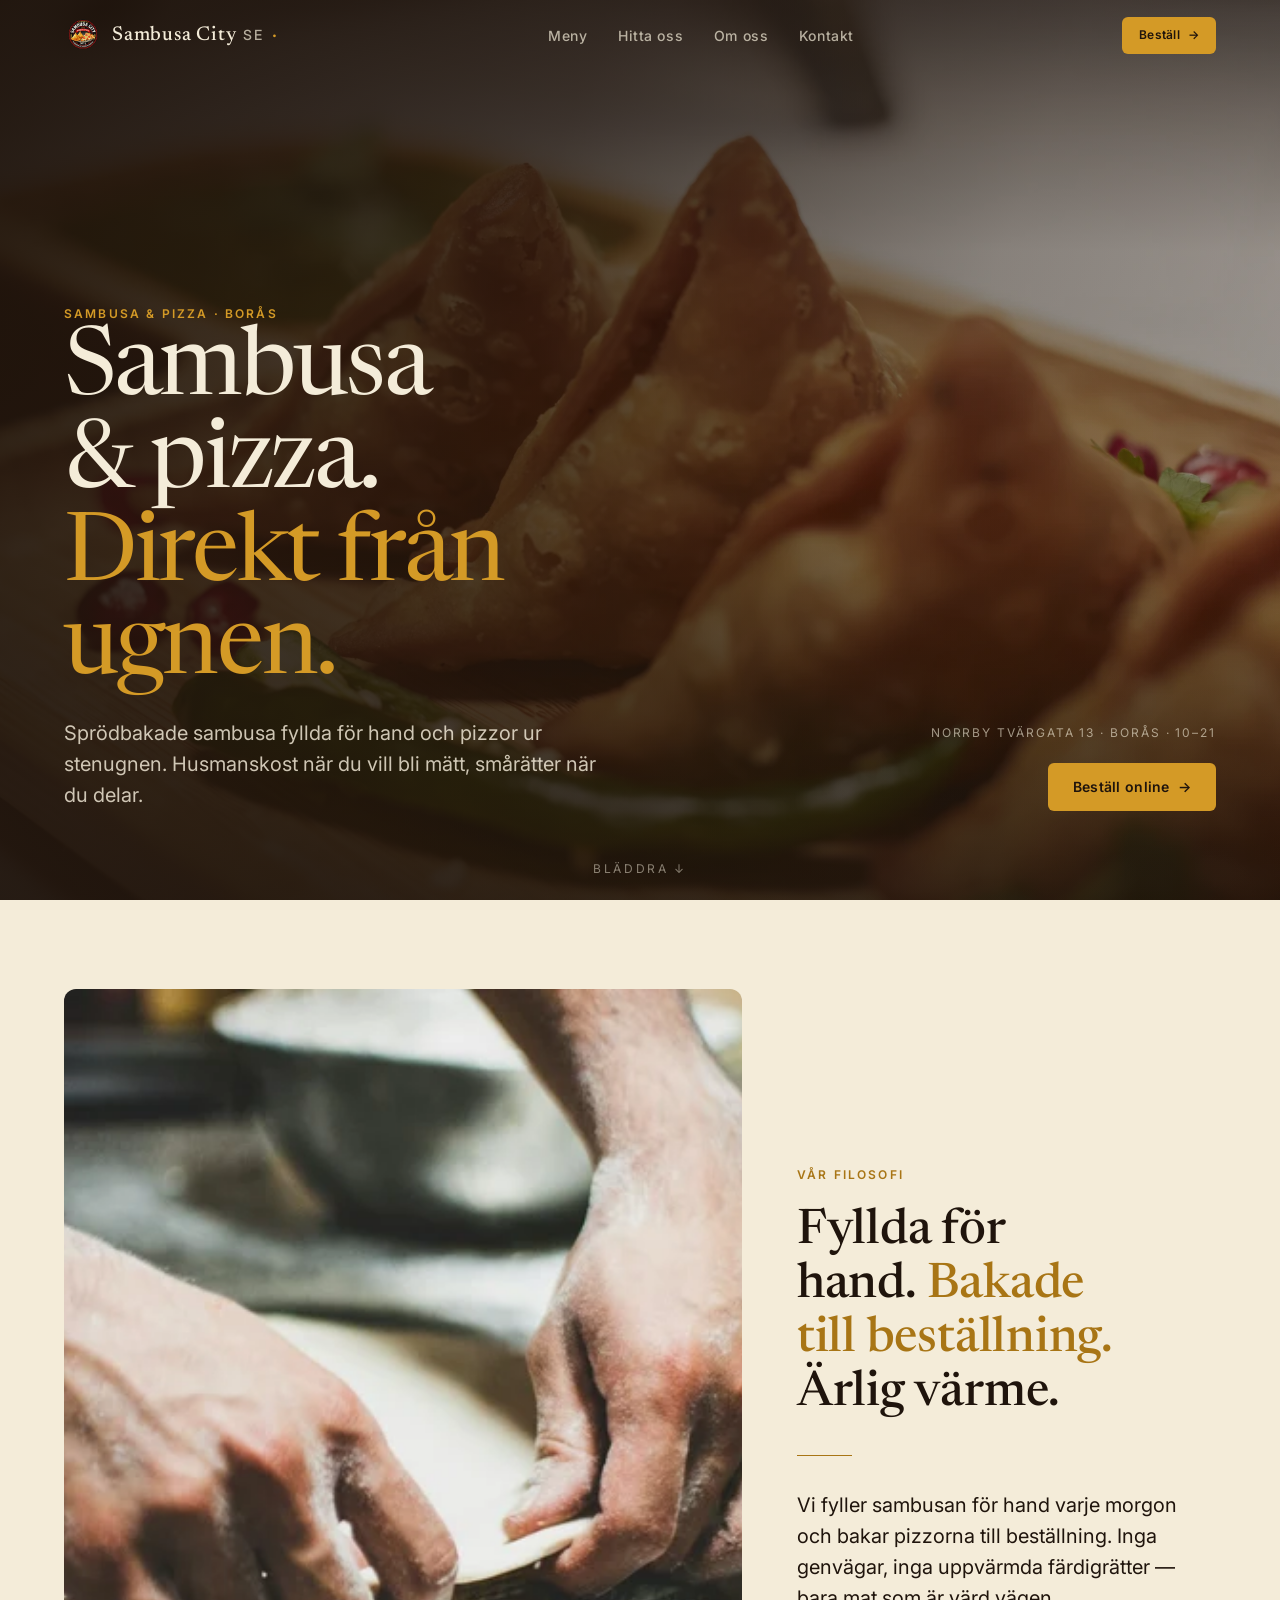
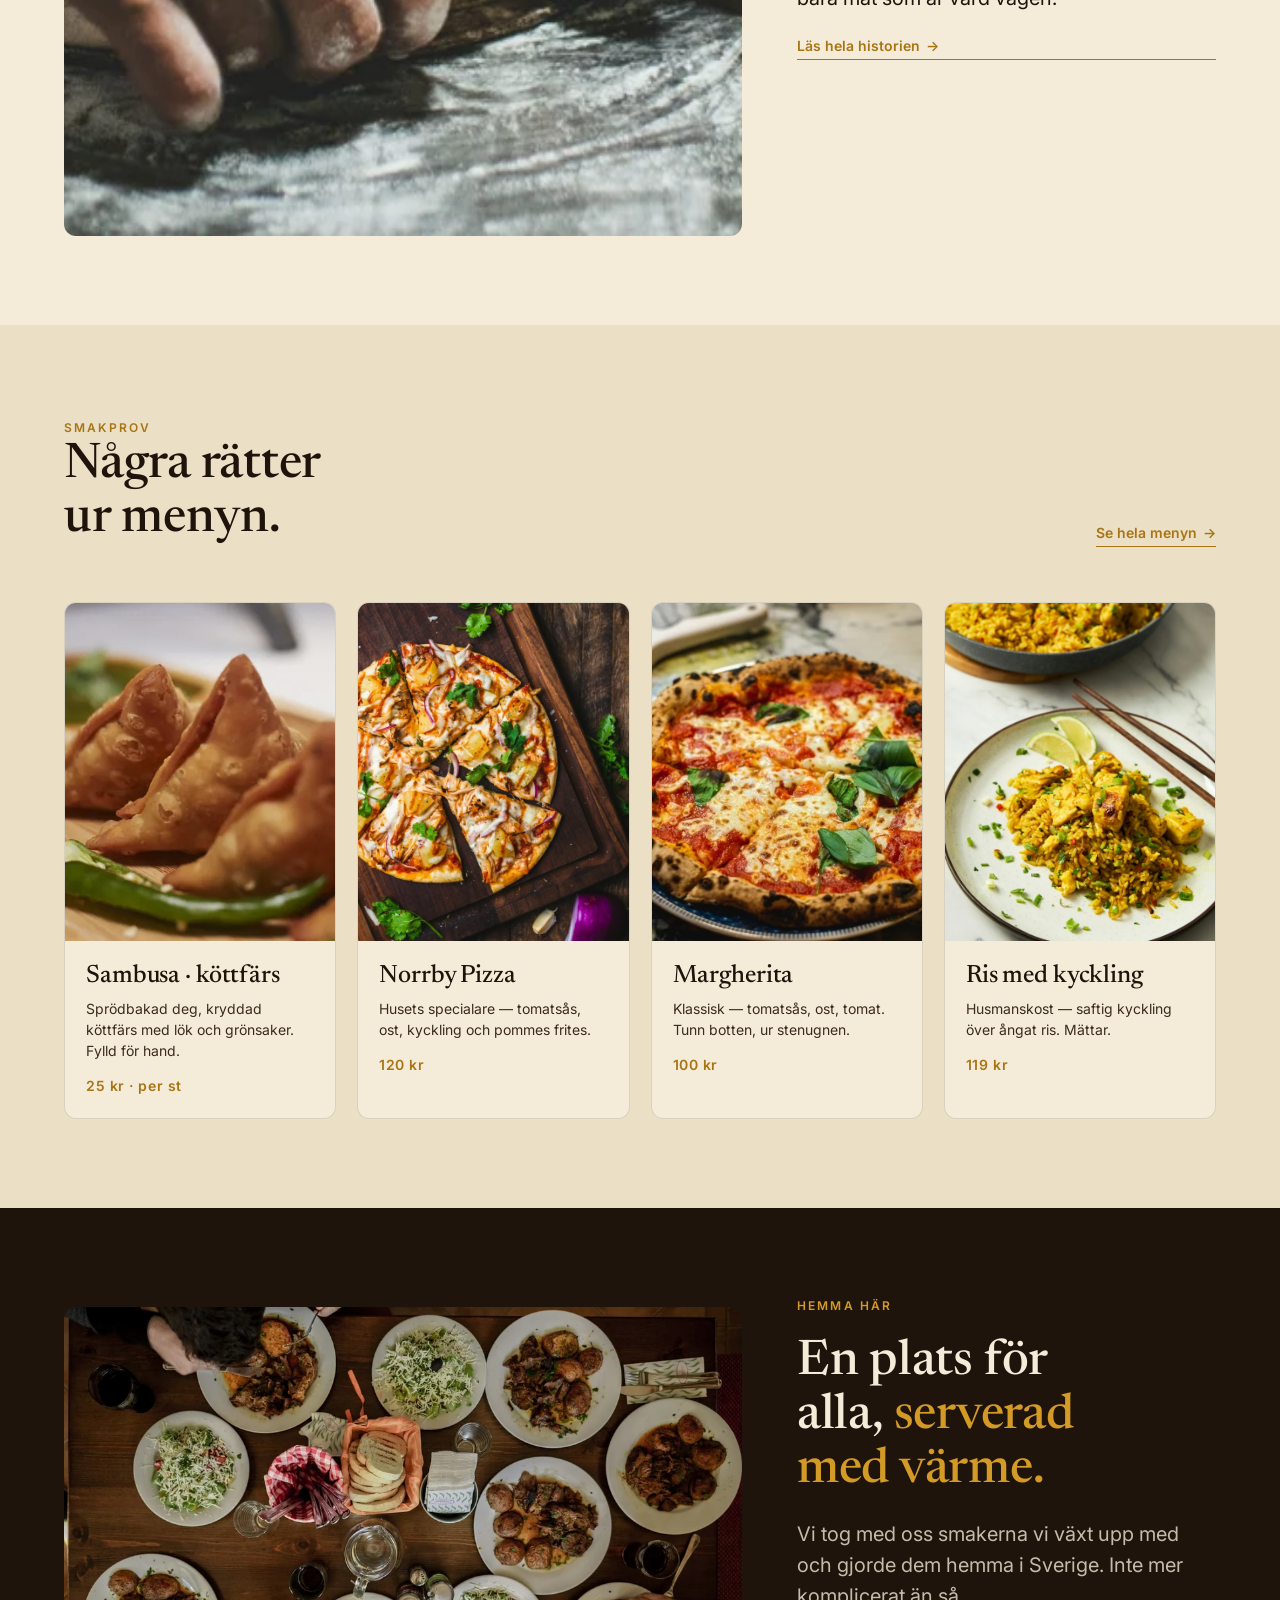
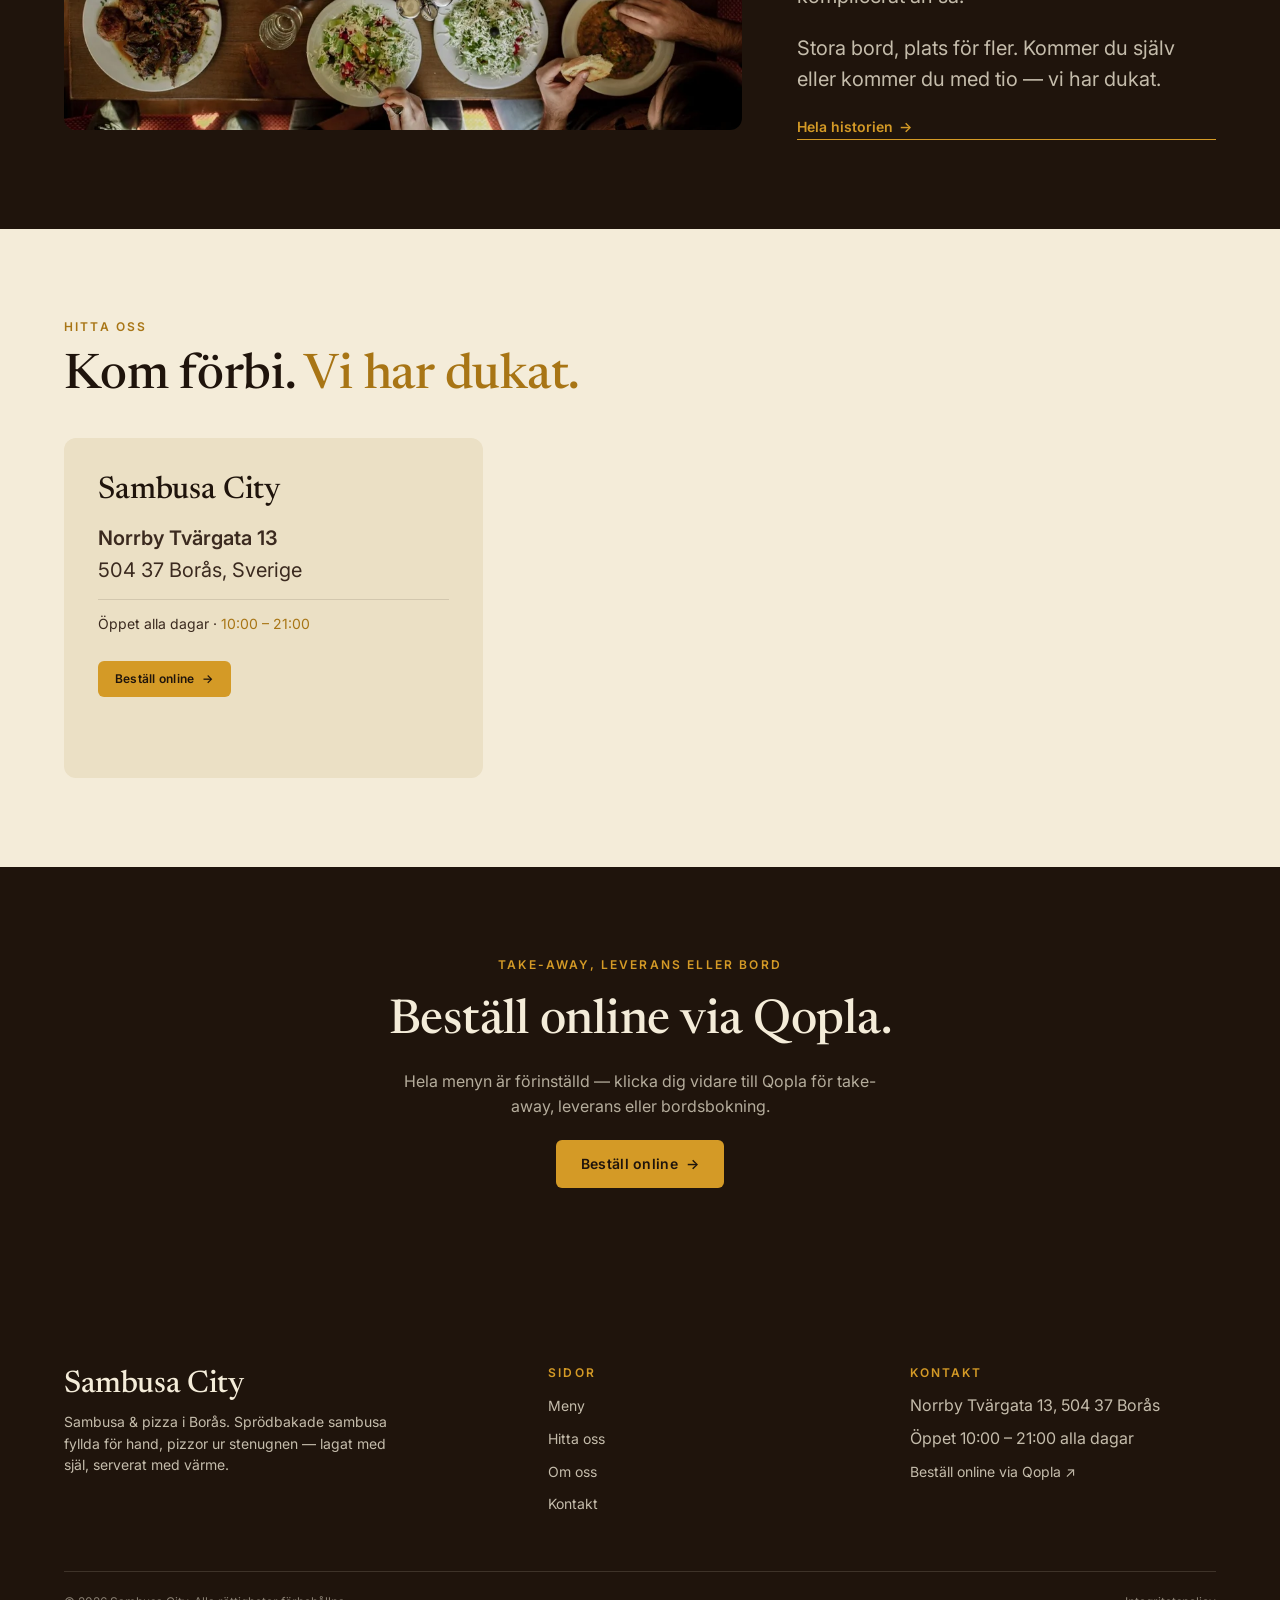
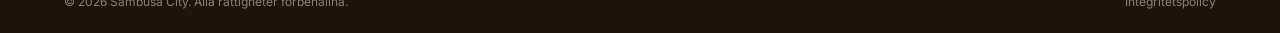
==== commit 1267e71b: "Remove email contact channel — Qopla and physical visit only - Drop Omaribra2@hotmail.com from JSON-" ====
--- a/index.html
+++ b/index.html
@@ -47,7 +47,6 @@
   "alternateName": "Sambusa & Pizza",
   "image": "https://sambusacity.se/assets/og-image.jpg",
   "url": "https://sambusacity.se/",
-  "email": "Omaribra2@hotmail.com",
   "priceRange": "$",
   "servesCuisine": ["Pizza", "Sambusa", "Husmanskost"],
   "address": {
@@ -349,12 +348,10 @@
   <section class="section surface--coffee final">
     <div class="wrap">
       <div class="final__inner reveal">
-        <span class="eyebrow">Bord, take-away eller catering?</span>
-        <p class="final__phone">
-          <a href="mailto:Omaribra2@hotmail.com">Omaribra2@hotmail.com</a>
-        </p>
+        <span class="eyebrow">Take-away, leverans eller bord</span>
+        <h2 style="color:var(--cream);font-family:var(--font-display);font-size:clamp(2rem, 5vw, 3rem);max-width:18ch;">Beställ online via Qopla.</h2>
         <p style="color:rgba(244,236,217,0.7);max-width:48ch;">
-          Skriv till oss för bordsbokning eller catering — eller beställ direkt online via Qopla.
+          Hela menyn är förinställd — klicka dig vidare till Qopla för take-away, leverans eller bordsbokning.
         </p>
         <a class="btn btn--primary" href="https://qopla.com/restaurant/sambusa-city/qk0JBJxr9X/order" target="_blank" rel="noopener">
           Beställ online
@@ -391,8 +388,7 @@
         <ul>
           <li>Norrby Tvärgata 13, 504 37 Borås</li>
           <li>Öppet 10:00 – 21:00 alla dagar</li>
-          <li><a href="mailto:Omaribra2@hotmail.com">Omaribra2@hotmail.com</a></li>
-          <li><a href="https://qopla.com/restaurant/sambusa-city/qk0JBJxr9X/order" target="_blank" rel="noopener">Beställ online ↗</a></li>
+          <li><a href="https://qopla.com/restaurant/sambusa-city/qk0JBJxr9X/order" target="_blank" rel="noopener">Beställ online via Qopla ↗</a></li>
         </ul>
       </div>
     </div>
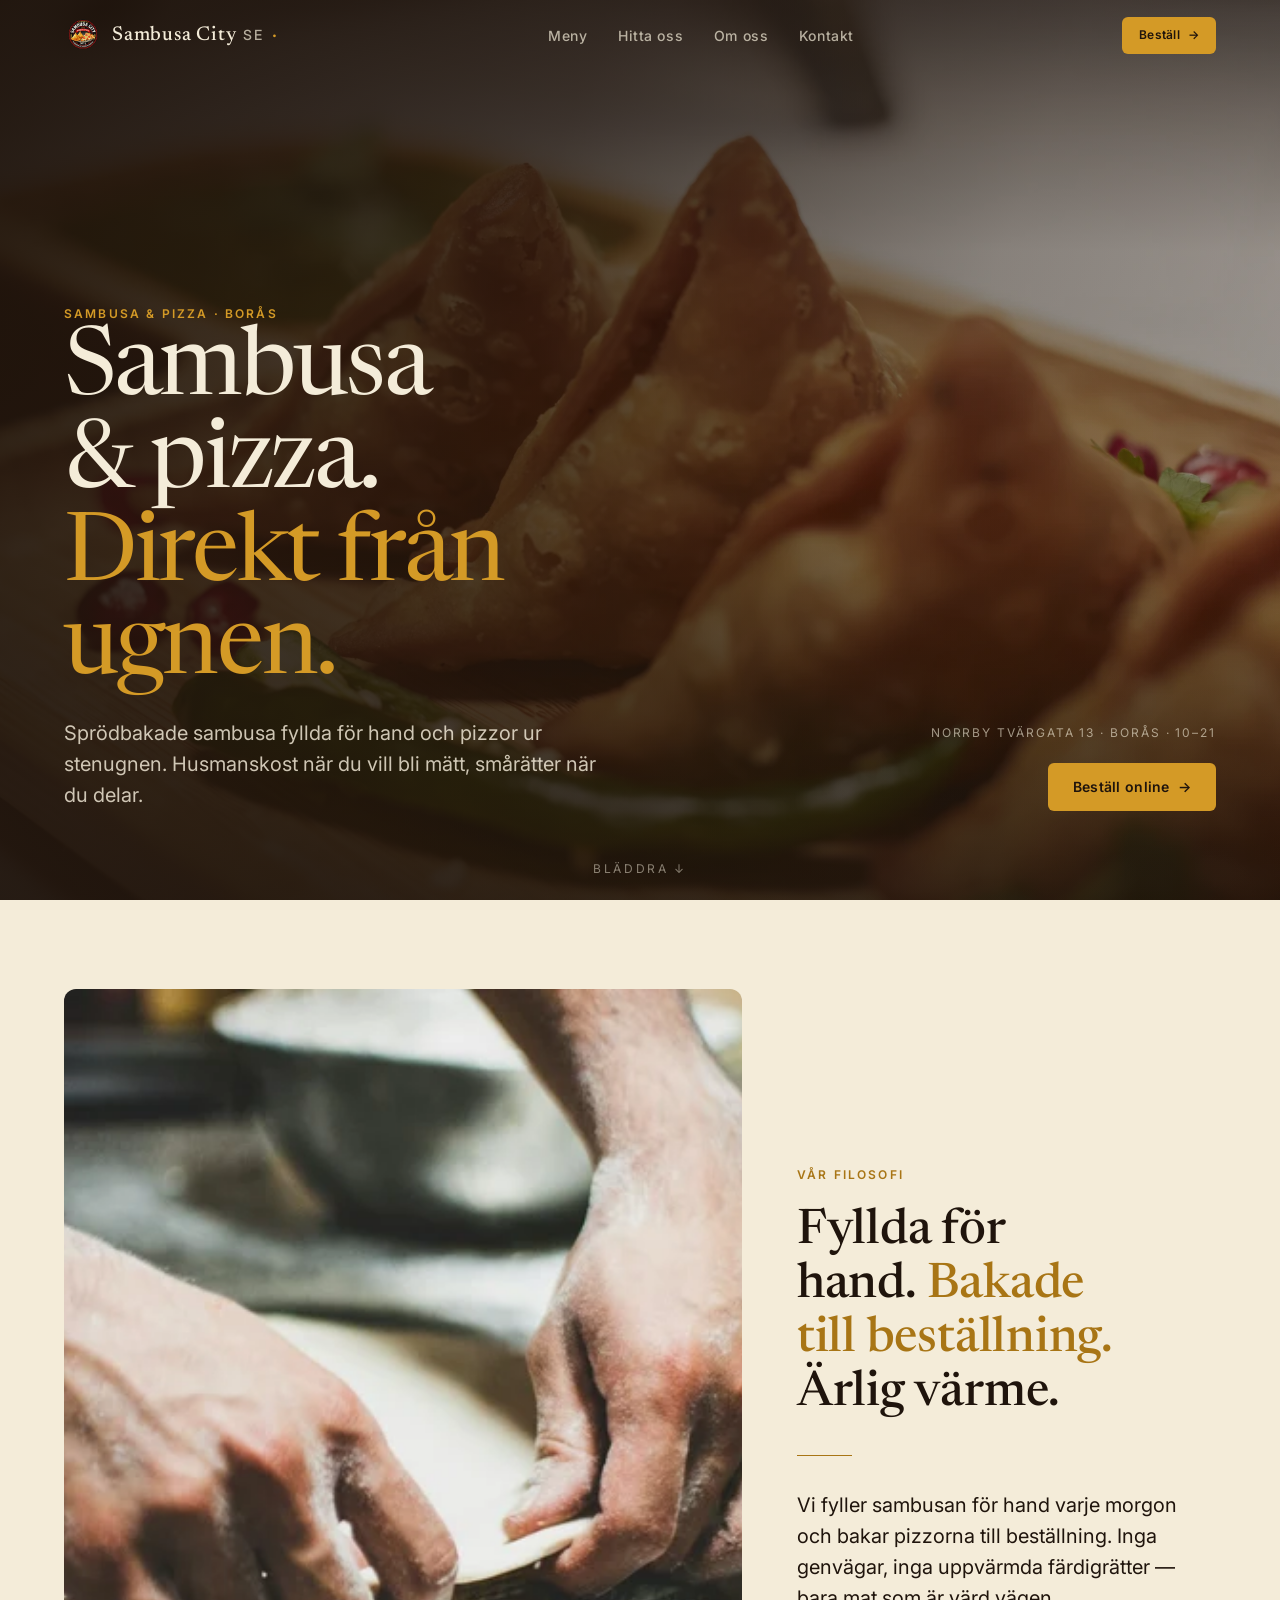
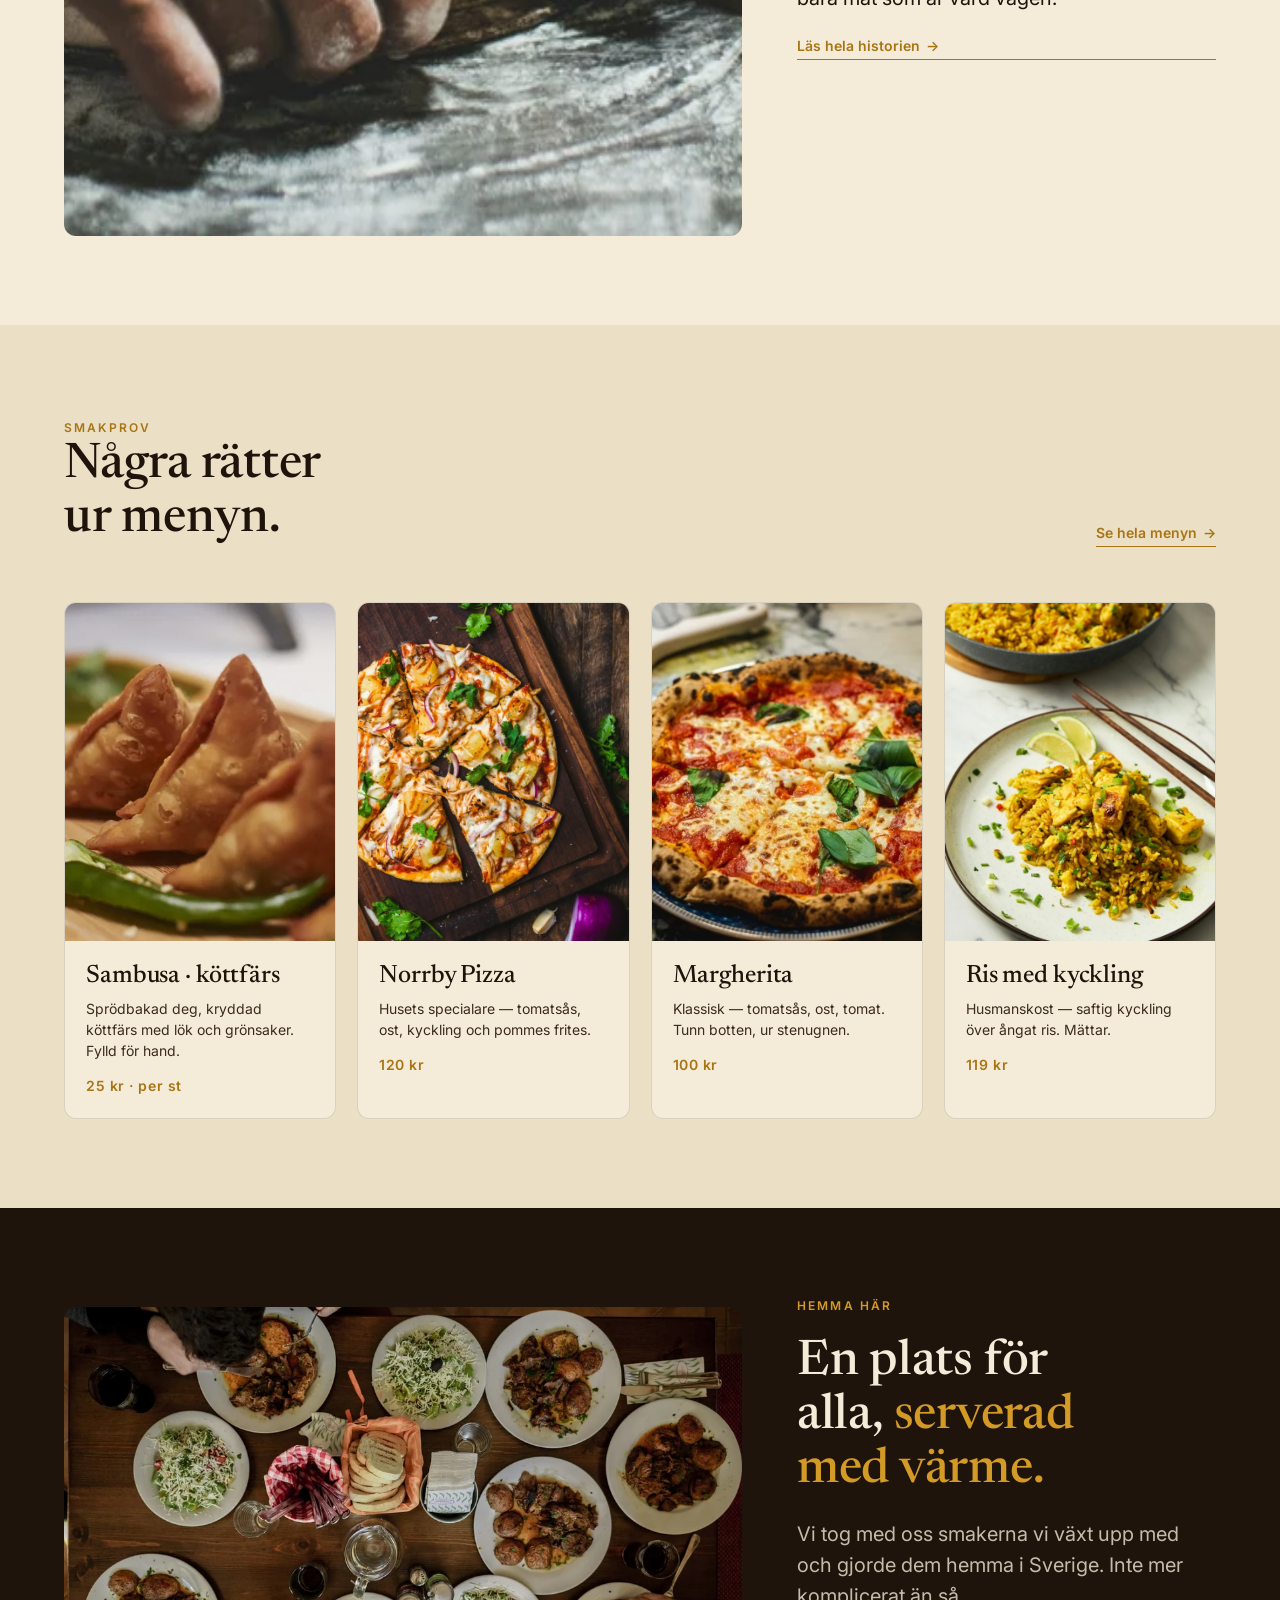
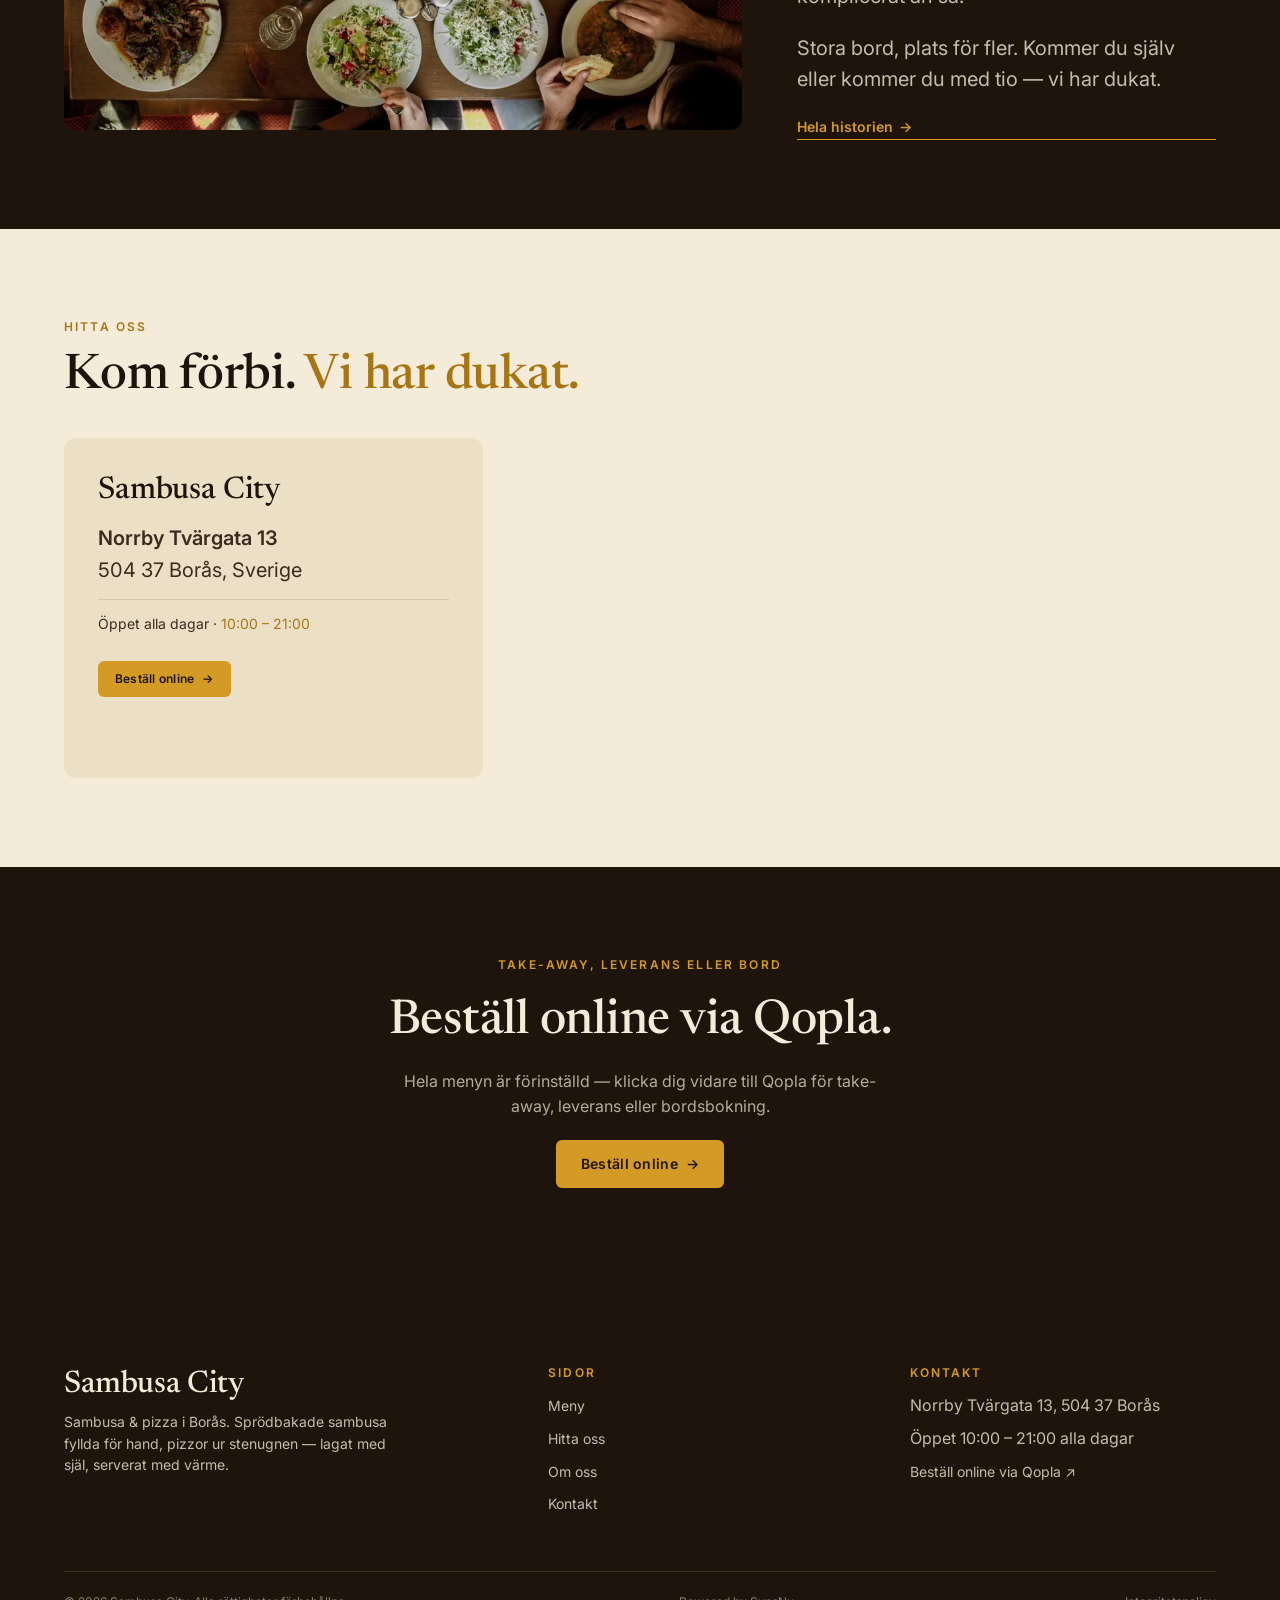
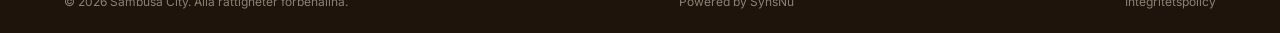
==== commit ee36b1e0: "Footer: add Powered by SynsNu credit (synsnumedia.se) Co-Authored-By: Claude Opus 4.8 <noreply@anthr" ====
--- a/index.html
+++ b/index.html
@@ -394,6 +394,7 @@
     </div>
     <div class="footer__bottom">
       <span>© <span id="year"></span> Sambusa City. Alla rättigheter förbehållna.</span>
+      <span>Powered by <a href="https://www.synsnumedia.se/" target="_blank" rel="noopener">SynsNu</a></span>
       <a href="integritetspolicy.html">Integritetspolicy</a>
     </div>
   </div>
